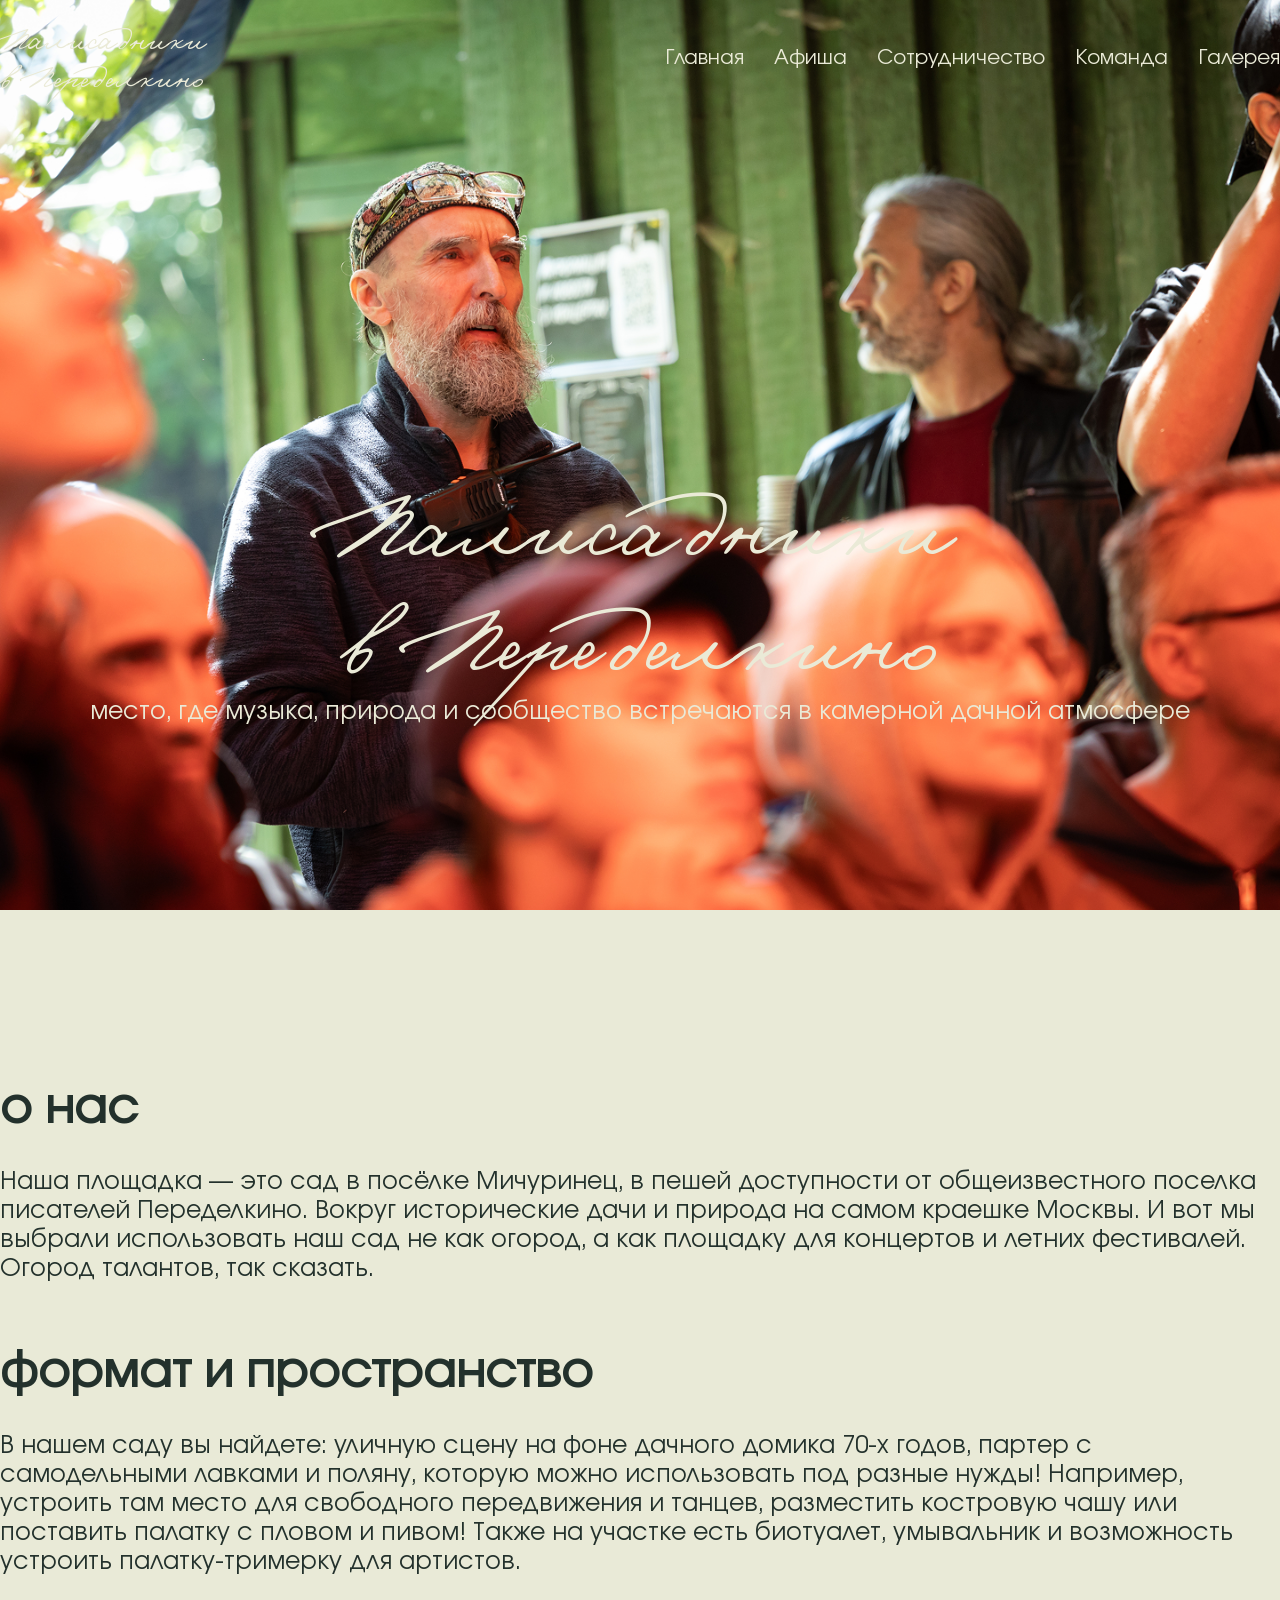
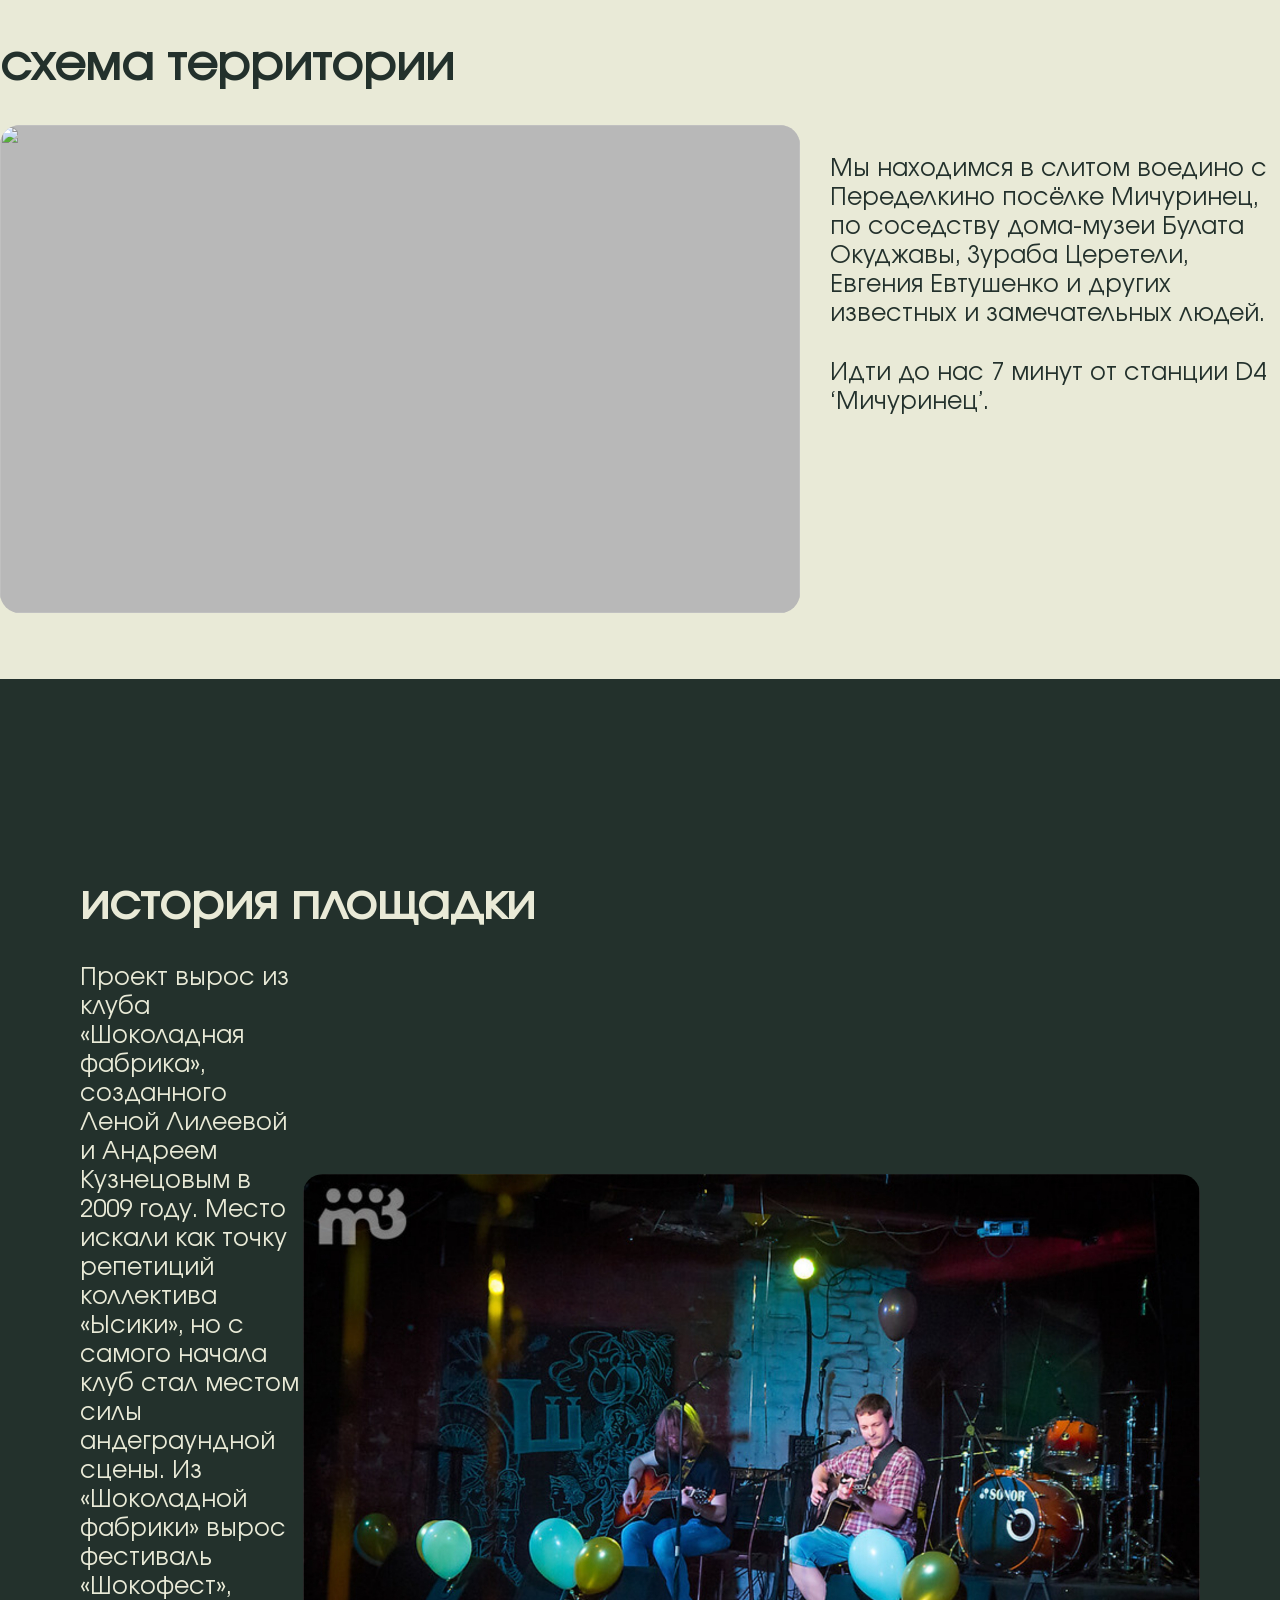
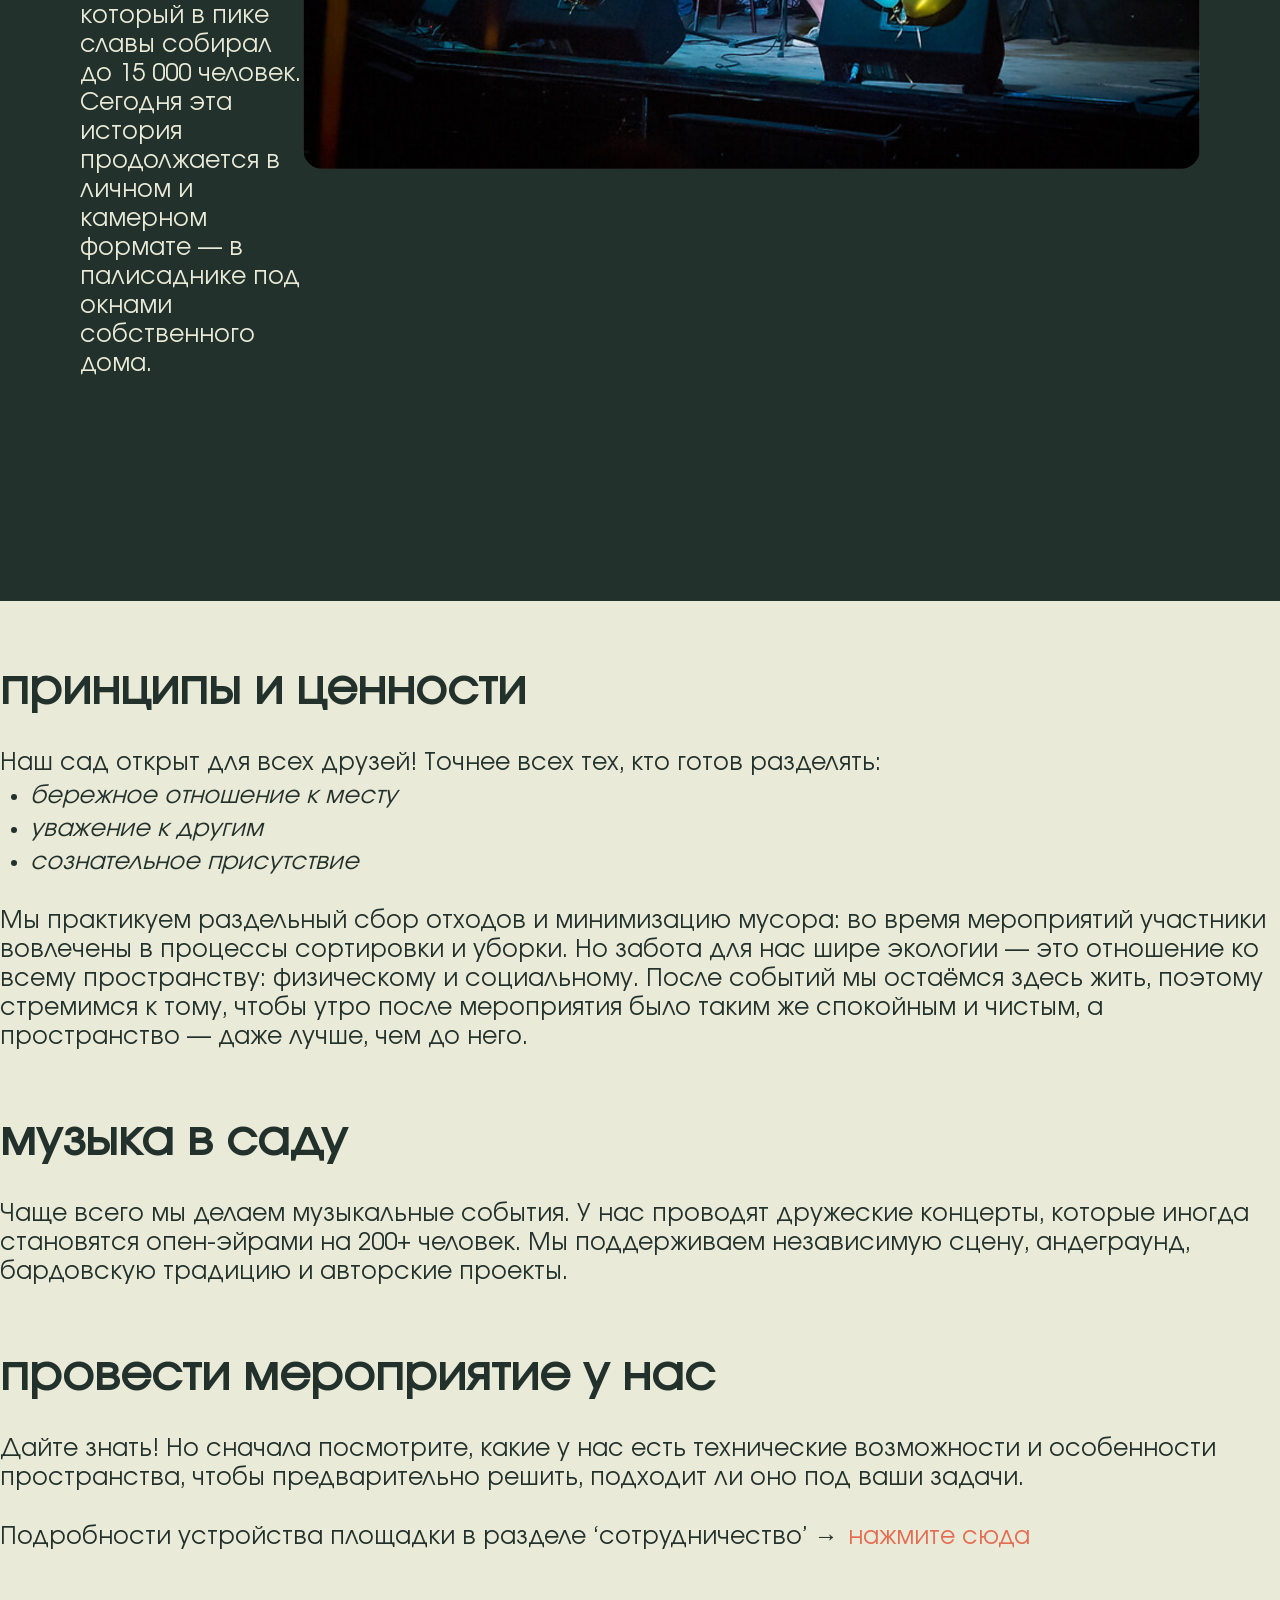
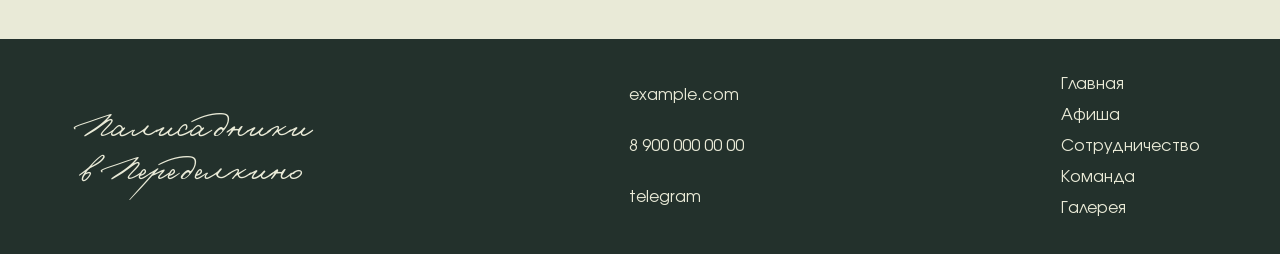
==== index.html @ 58ba5c94 "commit-1" ====
<!-- Файл: index.html -->
<!DOCTYPE html>
<html lang="ru">
<head>
    <meta charset="UTF-8">
    <meta name="viewport" content="width=device-width, initial-scale=1.0">
    <title>Палисадники в Переделкино — Главная</title>
    <link rel="stylesheet" href="style.css">
</head>
<body>
    <header class="header-main">
        <div class="header-main__menu center">
            <div class="header-main__logo">
                <span class="logo-main__text">Палисадники<br> в Переделкино</span>
            </div>
            <nav class="nav-main" aria-label="Основная навигация">
                <ul class="nav-main__list">
                    <a href="index.html" class="nav-main__link">Главная</a>
                    <a href="afisha.html" class="nav-main__link">Афиша</a>
                    <a href="#" class="nav-main__link">Сотрудничество</a>
                    <a href="#" class="nav-main__link">Команда</a>
                    <a href="gallery.html" class="nav-main__link">Галерея</a>
                </ul>
            </nav>
        </div>
        <div class="center">
            <h1 class="header-main__text">Палисадники<br> в Переделкино</h1>
            <h3 class="header-main__subtext">место, где музыка, природа и сообщество встречаются в камерной дачной атмосфере</h3>
        </div>
    </header>

    <main class="main-content">
        <section class="about-us center">
            <h2 class="about-us__title">О нас</h2>
            <p class="about-us__text">
                Наша площадка — это сад в посёлке Мичуринец, в пешей доступности от общеизвестного поселка писателей Переделкино. 
                Вокруг исторические дачи и природа на самом краешке Москвы. И вот мы выбрали использовать наш сад не как огород, 
                а как площадку для концертов и летних фестивалей. Огород талантов, так сказать.
            </p>
        </section>

        <section class="format center">
            <h2 class="format__title">Формат и пространство</h2>
            <p class="format__text">
                В нашем саду вы найдете: уличную сцену на фоне дачного домика 70-х годов, партер с самодельными лавками и поляну, 
                которую можно использовать под разные нужды! Например, устроить там место для свободного передвижения и танцев, 
                разместить костровую чашу или поставить палатку с пловом и пивом! Также на участке есть биотуалет, умывальник 
                и возможность устроить палатку-тримерку для артистов.
            </p>
        </section>

        <section class="scheme center">
            <h2 class="scheme__title">Схема территории</h2>
            <div class="scheme__containers">
                <div class="scheme__container-img">
                    <img class="scheme__img" src="#">
                </div>
                <div class="scheme__container-text">
                    <p class="scheme__text">Мы находимся в слитом воедино с Переделкино посёлке Мичуринец, по соседству дома-музеи Булата Окуджавы, Зураба Церетели, Евгения Евтушенко и других известных и замечательных людей.</p>
                    <p class="scheme__text">Идти до нас 7 минут от станции D4 ‘Мичуринец’.</p>
                </div>
            </div>
        </section>

        <section class="history">
            <h2 class="history__title">История площадки</h2>
            <div class="history__container">
                <p class="history__text">
                    Проект вырос из клуба «Шоколадная фабрика», созданного Леной Лилеевой и Андреем Кузнецовым в 2009 году. Место искали как точку репетиций коллектива «Ысики», но с самого начала клуб стал местом силы андеграундной сцены. Из «Шоколадной фабрики» вырос фестиваль «Шокофест», который в пике славы собирал до 15 000 человек. Сегодня эта история продолжается в личном и камерном формате — в палисаднике под окнами собственного дома.
                </p>
                <img class="history__img" src="./img/14584414904_c9e769dc08_c 1 (1).jpg">
            </div>
        </section>

        <section class="principles center">
            <h2 class="principles__title">Принципы и ценности</h2>
            <p class="principles__intro">Наш сад открыт для всех друзей! Точнее всех тех, кто готов разделять:</p>
            <ul class="principles__list">
                <li class="principles__item">бережное отношение к месту</li>
                <li class="principles__item">уважение к другим</li>
                <li class="principles__item">сознательное присутствие</li>
            </ul>
            <p class="principles__ecology">
                Мы практикуем раздельный сбор отходов и минимизацию мусора: во время мероприятий участники вовлечены в процессы 
                сортировки и уборки. Но забота для нас шире экологии — это отношение ко всему пространству: физическому и социальному. 
                После событий мы остаёмся здесь жить, поэтому стремимся к тому, чтобы утро после мероприятия было таким же спокойным 
                и чистым, а пространство — даже лучше, чем до него.
            </p>
        </section>
        
        <section class="music center"> 
            <h2 class="music__title">музыка в саду</h2>
            <music class="music__text">Чаще всего мы делаем музыкальные события. У нас проводят дружеские концерты, которые иногда становятся опен-эйрами на 200+ человек. Мы поддерживаем независимую сцену, андеграунд, бардовскую традицию и авторские проекты.</music>
        </section>

        <section class="hosting center">
            <h2 class="hosting__title">провести мероприятие у нас</h2>
            <p class="hosting__text">
                Дайте знать! Но сначала посмотрите, какие у нас есть технические возможности и особенности пространства, 
                чтобы предварительно решить, подходит ли оно под ваши задачи.
            </p>
            <div class="hosting__container">
                <p class="hosting__text">Подробности устройства площадки в разделе ‘сотрудничество’ → </p>           
                <a href="cooperation.html" class="hosting__link"> нажмите сюда </a>
            </div>
        </section>
    </main>

    <footer class="footer">
        <a href="index.html" class="footer__logo">Палисадники<br> в Переделкино</a>
        <div class="footer__contacts">
            <a href="http://example.com" class="contacts__website contacts">example.com</a>
            <a href="tel:+89000000000" class="contacts__phone contacts">8 900 000 00 00</a>
            <a href="https://t.me/ваш_telegram" class="contacts__telegram contacts">telegram</a>
        </div>
        <nav class="footer__nav" aria-label="Навигация в подвале">
            <ul class="footer__list">
                <a href="index.html" class="footer__link">Главная</a>
                <a href="afisha.html" class="footer__link">Афиша</a>
                <a href="cooperation.html" class="footer__link">Сотрудничество</a>
                <a href="team.html" class="footer__link">Команда</a>
                <a href="gallery.html" class="footer__link">Галерея</a>
            </ul>
        </nav>
    </footer>
</body>
</html>
---- style.css ----
@charset "UTF-8";
@font-face {
  font-family: "Gogol";
  src: url("./regular/gogol.ttf") format("truetype");
}
@font-face {
  font-family: "Involve";
  src: url("./regular/involve.woff") format("truetype");
}
* {
  margin: 0;
  padding: 0;
  box-sizing: border-box;
}

body {
  font-family: "Involve", sans-serif;
  font-optical-sizing: auto;
  font-weight: 400;
  font-style: normal;
  max-width: 100%;
}

html {
  scroll-behavior: smooth;
}

a {
  text-decoration: none;
}

.center {
  padding-left: calc(50% - 640px);
  padding-right: calc(50% - 640px);
}

.header-main {
  background-image: url(./img/back.png);
  background-repeat: no-repeat;
  background-size: 100%;
  height: 1024px;
  background-color: #E9EAD7;
}
.header-main__menu {
  width: 100%;
  display: flex;
  flex-direction: row;
  justify-content: space-between;
  align-items: center;
  padding-top: 20px;
  padding-bottom: 20px;
}
.header-main__text {
  color: rgb(234, 234, 215);
  font-family: "Gogol";
  font-style: Regular;
  font-size: 96px;
  font-weight: 400;
  line-height: 115px;
  letter-spacing: 0%;
  text-align: center;
  margin-top: 352px;
}
.header-main__subtext {
  color: rgb(234, 234, 215);
  font-family: "Involve";
  font-style: Regular;
  font-size: 24px;
  font-weight: 400;
  line-height: 29px;
  letter-spacing: 0%;
  text-align: center;
}

.logo-main__text {
  color: rgb(234, 234, 215);
  font-family: "Gogol";
  font-style: Regular;
  font-size: 32px;
  font-weight: 400;
  line-height: 38px;
  letter-spacing: 0%;
  text-align: left;
}

.nav-main__list {
  display: flex;
  flex-direction: row;
  justify-content: flex-start;
  align-items: center;
  gap: 30px;
}
.nav-main__link {
  color: rgb(234, 234, 215);
  font-family: "Involve";
  font-style: Regular;
  font-size: 20px;
  font-weight: 400;
  line-height: 24px;
  letter-spacing: 0%;
  text-align: left;
}

.header {
  background-color: #E9EAD7;
}
.header__menu {
  width: 100%;
  display: flex;
  flex-direction: row;
  justify-content: space-between;
  align-items: center;
  padding-top: 20px;
  padding-bottom: 20px;
}

.logo__text {
  color: #23312C;
  font-family: "Gogol";
  font-style: Regular;
  font-size: 32px;
  font-weight: 400;
  line-height: 38px;
  letter-spacing: 0%;
  text-align: left;
}

.nav__list {
  display: flex;
  flex-direction: row;
  justify-content: flex-start;
  align-items: center;
  gap: 30px;
}
.nav__link {
  color: #23312C;
  font-family: "Involve";
  font-style: Regular;
  font-size: 20px;
  font-weight: 400;
  line-height: 24px;
  letter-spacing: 0%;
  text-align: left;
}

.main-content {
  background-color: #E9EAD7;
}

.about-us {
  padding-top: 56px;
}
.about-us__title {
  color: rgb(35, 49, 44);
  font-family: "Involve";
  font-style: SemiBold;
  font-size: 48px;
  font-weight: 600;
  line-height: 58px;
  letter-spacing: 0%;
  text-align: left;
  text-transform: lowercase;
}
.about-us__text {
  color: rgb(35, 49, 44);
  font-family: "Involve";
  font-style: Regular;
  font-size: 24px;
  font-weight: 400;
  line-height: 29px;
  letter-spacing: 0%;
  text-align: left;
  padding-top: 30px;
}

.format {
  padding-top: 60px;
}
.format__title {
  color: rgb(35, 49, 44);
  font-family: "Involve";
  font-style: SemiBold;
  font-size: 48px;
  font-weight: 600;
  line-height: 58px;
  letter-spacing: 0%;
  text-align: left;
  text-transform: lowercase;
}
.format__text {
  color: rgb(35, 49, 44);
  font-family: "Involve";
  font-style: Regular;
  font-size: 24px;
  font-weight: 400;
  line-height: 29px;
  letter-spacing: 0%;
  text-align: left;
  padding-top: 30px;
}

.scheme {
  padding-top: 60px;
}
.scheme__title {
  color: rgb(35, 49, 44);
  font-family: "Involve";
  font-style: SemiBold;
  font-size: 48px;
  font-weight: 600;
  line-height: 58px;
  letter-spacing: 0%;
  text-align: left;
  text-transform: lowercase;
}
.scheme__text {
  padding-top: 30px;
  color: rgb(35, 49, 44);
  font-family: "Involve";
  font-style: Regular;
  font-size: 24px;
  font-weight: 400;
  line-height: 29px;
  letter-spacing: 0%;
  text-align: left;
}
.scheme__containers {
  padding-top: 30px;
  display: flex;
  gap: 30px;
  padding-bottom: 60px;
}
.scheme__img {
  width: 800px;
  height: 488px;
  border-radius: 20px;
  background: rgb(184, 184, 184);
}

.history {
  padding-left: 80px;
  padding-right: 80px;
  background-color: #23312C;
  width: 100%;
}
.history__title {
  padding-top: 197px;
  color: rgb(233, 234, 215);
  font-family: "Involve";
  font-style: SemiBold;
  font-size: 48px;
  font-weight: 600;
  line-height: 58px;
  letter-spacing: 0%;
  text-align: left;
  text-transform: lowercase;
}
.history__container {
  display: flex;
  flex-direction: row;
  align-items: center;
  padding-bottom: 222px;
  padding-top: 30px;
}
.history__text {
  color: rgb(233, 234, 215);
  font-family: "Involve";
  font-style: Regular;
  font-size: 24px;
  font-weight: 400;
  line-height: 29px;
  letter-spacing: 0%;
  text-align: left;
}
.history__img {
  width: 897px;
  height: 595px;
  border-radius: 20px;
}

.principles__title {
  padding-top: 60px;
  color: rgb(35, 49, 44);
  font-family: "Involve";
  font-style: SemiBold;
  font-size: 48px;
  font-weight: 600;
  line-height: 58px;
  letter-spacing: 0%;
  text-align: left;
  text-transform: lowercase;
}
.principles__intro {
  padding-top: 30px;
  color: rgb(35, 49, 44);
  font-family: "Involve";
  font-style: SemiBold;
  font-size: 24px;
  font-weight: 400;
  line-height: 29px;
  letter-spacing: 0%;
  text-align: left;
}
.principles__list {
  padding-left: 30px;
}
.principles__item {
  padding-top: 4px;
  color: rgb(35, 49, 44);
  font-family: "Involve";
  font-style: Oblique;
  font-size: 24px;
  font-weight: 400;
  line-height: 29px;
  letter-spacing: 0%;
  text-align: left;
}
.principles__ecology {
  padding-top: 30px;
  color: rgb(35, 49, 44);
  font-family: "Involve";
  font-style: SemiBold;
  font-size: 24px;
  font-weight: 400;
  line-height: 29px;
  letter-spacing: 0%;
  text-align: left;
}

.music__title {
  padding-top: 60px;
  padding-bottom: 30px;
  color: rgb(35, 49, 44);
  font-family: "Involve";
  font-style: SemiBold;
  font-size: 48px;
  font-weight: 600;
  line-height: 58px;
  letter-spacing: 0%;
  text-align: left;
  text-transform: lowercase;
}
.music__text {
  color: rgb(35, 49, 44);
  font-family: "Involve";
  font-style: Regular;
  font-size: 24px;
  font-weight: 400;
  line-height: 29px;
  letter-spacing: 0%;
  text-align: left;
}

.hosting {
  padding-bottom: 87px;
}
.hosting__title {
  padding-top: 60px;
  padding-bottom: 30px;
  color: rgb(35, 49, 44);
  font-family: "Involve";
  font-style: SemiBold;
  font-size: 48px;
  font-weight: 600;
  line-height: 58px;
  letter-spacing: 0%;
  text-align: left;
  text-transform: lowercase;
}
.hosting__container {
  padding-top: 30px;
  display: flex;
  flex-direction: row;
  align-items: start;
  gap: 10px;
}
.hosting__text {
  color: rgb(35, 49, 44);
  font-family: "Involve";
  font-style: Regular;
  font-size: 24px;
  font-weight: 400;
  line-height: 29px;
  letter-spacing: 0%;
  text-align: left;
}
.hosting__link {
  font-family: "Involve";
  font-style: Regular;
  font-size: 24px;
  font-weight: 400;
  line-height: 29px;
  letter-spacing: 0%;
  text-align: left;
  color: rgb(228, 108, 83);
}

.afisha-intro__heading {
  color: rgb(35, 49, 44);
  font-family: "Gogol";
  font-style: Regular;
  font-size: 96px;
  font-weight: 400;
  line-height: 115px;
  letter-spacing: 0%;
  text-align: center;
  padding-top: 76px;
  padding-bottom: 10px;
}
.afisha-intro__description {
  color: rgb(35, 49, 44);
  font-family: "Involve";
  font-style: Regular;
  font-size: 24px;
  font-weight: 400;
  line-height: 29px;
  letter-spacing: 0%;
  text-align: center;
  padding-bottom: 30px;
}

.modern-divider {
  width: 100%;
  height: 0;
  border: 2px solid rgb(228, 108, 83);
  margin-top: 29px;
}

.events__list {
  padding-top: 30px;
}
.events__header {
  color: rgb(35, 49, 44);
  font-family: "Gogol";
  font-style: Regular;
  font-size: 64px;
  font-weight: 400;
  line-height: 77px;
  letter-spacing: 0%;
  text-align: center;
  padding-top: 31px;
}
.events__title {
  color: rgb(35, 49, 44);
  font-family: "Involve";
  font-style: SemiBold;
  font-size: 24px;
  font-weight: 600;
  line-height: 29px;
  letter-spacing: 0%;
  text-align: left;
  margin-top: 30px;
}
.events__description {
  color: rgb(35, 49, 44);
  font-family: "Involve";
  font-style: Regular;
  font-size: 24px;
  font-weight: 400;
  line-height: 29px;
  letter-spacing: 0%;
  text-align: left;
  padding-top: 10px;
}

.afisha-note {
  padding-top: 30px;
  padding-bottom: 50px;
}
.afisha-note__title {
  color: rgb(35, 49, 44);
  font-family: "Involve";
  font-style: SemiBold;
  font-size: 48px;
  font-weight: 600;
  line-height: 58px;
  letter-spacing: 0%;
  text-align: left;
  padding-top: 30px;
}
.afisha-note__text {
  color: rgb(35, 49, 44);
  font-family: "Involve";
  font-style: Regular;
  font-size: 24px;
  font-weight: 400;
  line-height: 29px;
  letter-spacing: 0%;
  text-align: left;
  padding-top: 30px;
}

.archive__heading {
  padding-top: 56px;
  color: rgb(0, 0, 0);
  font-family: "Gogol";
  font-style: Regular;
  font-size: 96px;
  font-weight: 400;
  line-height: 115px;
  letter-spacing: 0%;
  text-align: center;
}
.archive__subtitle {
  padding-top: 30px;
  color: rgb(0, 0, 0);
  font-family: "Involve";
  font-style: Regular;
  font-size: 24px;
  font-weight: 400;
  line-height: 29px;
  letter-spacing: 0%;
  text-align: center;
}
.archive__description {
  padding-top: 60px;
  color: rgb(0, 0, 0);
  font-family: "Involve";
  font-style: Regular;
  font-size: 24px;
  font-weight: 400;
  line-height: 29px;
  letter-spacing: 0%;
  text-align: left;
}
.archive__list {
  padding-top: 30px;
  padding-bottom: 56px;
  display: flex;
  flex-wrap: wrap;
  flex-direction: row;
  justify-content: center;
  align-items: flex-start;
  gap: 100px;
}
.archive__item {
  max-width: 360px;
}
.archive__img {
  border-radius: 20px;
  background: rgb(184, 184, 184);
  width: 360px;
  height: 360px;
}
.archive__title {
  padding-top: 10px;
  color: rgb(0, 0, 0);
  font-family: "Involve";
  font-style: SemiBold;
  font-size: 24px;
  font-weight: 600;
  line-height: 29px;
  letter-spacing: 0%;
  text-align: left;
}
.archive__event-description {
  padding-top: 10px;
  color: rgb(0, 0, 0);
  font-family: "Involve";
  font-style: Regular;
  font-size: 20px;
  font-weight: 400;
  line-height: 24px;
  letter-spacing: 0%;
  text-align: left;
}

.cooperation__heading {
  padding-top: 56px;
  color: rgb(35, 49, 44);
  font-family: "Gogol";
  font-style: Regular;
  font-size: 96px;
  font-weight: 400;
  line-height: 115px;
  letter-spacing: 0%;
  text-align: center;
}
.cooperation__intro {
  padding-top: 30px;
  color: rgb(35, 49, 44);
  font-family: "Involve";
  font-style: Regular;
  font-size: 24px;
  font-weight: 400;
  line-height: 29px;
  letter-spacing: 0%;
  text-align: center;
}
.cooperation__about {
  padding-top: 60px;
}
.cooperation__rider {
  padding-top: 30px;
  display: flex;
  flex-direction: row;
  justify-content: space-between;
  align-items: flex-start;
}
.cooperation__technical {
  padding-top: 60px;
}
.cooperation__rules {
  padding-top: 60px;
}
.cooperation__apply {
  padding-top: 60px;
}

.about__title {
  color: rgb(35, 49, 44);
  font-family: "Involve";
  font-style: SemiBold;
  font-size: 48px;
  font-weight: 600;
  line-height: 58px;
  letter-spacing: 0%;
  text-align: left;
  text-transform: lowercase;
}
.about__text {
  color: rgb(35, 49, 44);
  font-family: "Involve";
  font-style: Regular;
  font-size: 24px;
  font-weight: 400;
  line-height: 29px;
  letter-spacing: 0%;
  text-align: left;
  padding-top: 30px;
}

.rent__title {
  padding-top: 60px;
  color: rgb(35, 49, 44);
  font-family: "Involve";
  font-style: SemiBold;
  font-size: 48px;
  font-weight: 600;
  line-height: 58px;
  letter-spacing: 0%;
  text-align: left;
  text-transform: lowercase;
}
.rent__text {
  padding-top: 30px;
  padding-bottom: 30px;
  color: rgb(35, 49, 44);
  font-family: "Involve";
  font-style: SemiBold;
  font-size: 24px;
  font-weight: 400;
  line-height: 29px;
  letter-spacing: 0%;
  text-align: left;
}
.rent__list {
  padding-left: 30px;
}
.rent__item {
  color: rgb(35, 49, 44);
  font-family: "Involve";
  font-style: Oblique;
  font-size: 24px;
  font-weight: 400;
  line-height: 29px;
  letter-spacing: 0%;
  text-align: left;
  padding-top: 4px;
}

.rider__title {
  color: rgb(35, 49, 44);
  font-family: "Involve";
  font-style: SemiBold;
  font-size: 48px;
  font-weight: 600;
  line-height: 58px;
  letter-spacing: 0%;
  text-align: left;
  text-transform: lowercase;
  padding-bottom: 30px;
}
.rider__item {
  color: rgb(35, 49, 44);
  font-family: "Involve";
  font-style: Regular;
  font-size: 24px;
  font-weight: 400;
  line-height: 29px;
  letter-spacing: 0%;
  text-align: left;
  padding-top: 4px;
}
.rider__list {
  padding-left: 30px;
}
.rider__img {
  width: 620px;
  height: 826px;
  color: #23312C;
}

.technical__title {
  color: rgb(35, 49, 44);
  font-family: "Involve";
  font-style: SemiBold;
  font-size: 48px;
  font-weight: 600;
  line-height: 58px;
  letter-spacing: 0%;
  text-align: left;
  text-transform: lowercase;
  padding-bottom: 30px;
}
.technical__item {
  padding-top: 4px;
  color: rgb(35, 49, 44);
  font-family: "Involve";
  font-style: SemiBold;
  font-size: 24px;
  font-weight: 400;
  line-height: 29px;
  letter-spacing: 0%;
  text-align: left;
}
.technical__list {
  padding-left: 30px;
}

.rules__title {
  color: rgb(35, 49, 44);
  font-family: "Involve";
  font-style: SemiBold;
  font-size: 48px;
  font-weight: 600;
  line-height: 58px;
  letter-spacing: 0%;
  text-align: left;
  text-transform: lowercase;
}
.rules__organisation {
  padding-top: 10px;
}
.rules__phylosophy {
  padding-top: 30px;
}

.organisation__title {
  color: rgb(0, 0, 0);
  font-family: "Involve";
  font-style: Medium;
  font-size: 24px;
  font-weight: 600;
  line-height: 29px;
  letter-spacing: 0%;
  text-align: left;
  text-transform: lowercase;
  padding-bottom: 30px;
}
.organisation__item {
  color: rgb(35, 49, 44);
  font-family: "Involve";
  font-style: Regular;
  font-size: 24px;
  font-weight: 400;
  line-height: 29px;
  letter-spacing: 0%;
  text-align: left;
  padding-top: 4px;
}

.philosophy__title {
  color: rgb(0, 0, 0);
  font-family: "Involve";
  font-style: Medium;
  font-size: 24px;
  font-weight: 600;
  line-height: 29px;
  letter-spacing: 0%;
  text-align: left;
  text-transform: lowercase;
  padding-bottom: 30px;
  padding-top: 30px;
}
.philosophy__item {
  color: rgb(35, 49, 44);
  font-family: "Involve";
  font-style: Regular;
  font-size: 24px;
  font-weight: 400;
  line-height: 29px;
  letter-spacing: 0%;
  text-align: left;
  padding-top: 4px;
}
.philosophy__list {
  padding-left: 30px;
}

.apply__title {
  color: rgb(35, 49, 44);
  font-family: "Involve";
  font-style: SemiBold;
  font-size: 48px;
  font-weight: 600;
  line-height: 58px;
  letter-spacing: 0%;
  text-align: left;
  text-transform: lowercase;
}
.apply__text {
  color: rgb(35, 49, 44);
  font-family: "Involve";
  font-style: Regular;
  font-size: 24px;
  font-weight: 400;
  line-height: 29px;
  letter-spacing: 0%;
  text-align: left;
  padding-top: 30px;
  padding-bottom: 10px;
}
.apply__contact {
  color: rgb(35, 49, 44);
  font-family: "Involve";
  font-style: SemiBold;
  font-size: 24px;
  font-weight: 600;
  line-height: 29px;
  letter-spacing: 0%;
  text-align: left;
  padding-bottom: 56px;
}

.team {
  padding-bottom: 26px;
}
.team__heading {
  padding-top: 56px;
  color: rgb(35, 49, 44);
  font-family: "Gogol";
  font-style: Regular;
  font-size: 96px;
  font-weight: 400;
  line-height: 115px;
  letter-spacing: 0%;
  text-align: center;
}
.team__subtitle {
  padding-top: 30px;
  padding-bottom: 60px;
  color: rgb(35, 49, 44);
  font-family: "Involve";
  font-style: Regular;
  font-size: 24px;
  font-weight: 400;
  line-height: 29px;
  letter-spacing: 0%;
  text-align: center;
}
.team__members {
  display: flex;
  flex-direction: column;
  gap: 30px;
}
.team__title {
  padding-top: 60px;
  padding-bottom: 30px;
  color: rgb(35, 49, 44);
  font-family: "Involve";
  font-style: SemiBold;
  font-size: 48px;
  font-weight: 600;
  line-height: 58px;
  letter-spacing: 0%;
  text-align: left;
  text-transform: lowercase;
}

.member-left {
  display: flex;
  flex-direction: row;
  align-items: center;
  gap: 20px;
}
.member-right {
  display: flex;
  flex-direction: row-reverse;
  align-items: center;
  gap: 20px;
  justify-content: space-between;
}
.member__img {
  width: 260px;
  height: 260px;
  border-radius: 20px;
  background: rgb(184, 184, 184);
}
.member__text {
  align-items: left;
}
.member__name {
  color: rgb(35, 49, 44);
  font-family: "Involve";
  font-style: SemiBold;
  font-size: 24px;
  font-weight: 600;
  line-height: 29px;
  letter-spacing: 0%;
  text-align: left;
  padding-bottom: 10px;
}
.member__description {
  color: rgb(35, 49, 44);
  font-family: "Involve";
  font-style: Regular;
  font-size: 24px;
  font-weight: 400;
  line-height: 29px;
  letter-spacing: 0%;
  text-align: left;
}

.resident__name {
  padding-bottom: 10px;
  color: rgb(35, 49, 44);
  font-family: "Involve";
  font-style: Medium;
  font-size: 32px;
  font-weight: 500;
  line-height: 38px;
  letter-spacing: 0%;
  text-align: left;
}
.resident__description {
  color: rgb(35, 49, 44);
  font-family: "Involve";
  font-style: Regular;
  font-size: 24px;
  font-weight: 400;
  line-height: 29px;
  letter-spacing: 0%;
  text-align: left;
  padding-bottom: 30px;
}

.footer-main {
  width: 100%;
  height: 215px;
  display: flex;
  flex-direction: row;
  justify-content: space-between;
  align-items: center;
  gap: 255px;
  padding: 20px 80px 20px 80px;
  background-color: #E9EAD7;
  color: #23312C;
}
.footer-main__logo {
  color: rgb(35, 49, 44);
  font-family: "Gogol";
  font-style: Regular;
  font-size: 36px;
  font-weight: 400;
  line-height: 43px;
  letter-spacing: 0%;
  text-align: left;
  color: #23312C;
}
.footer-main__contacts {
  display: flex;
  flex-direction: column;
  justify-content: flex-start;
  align-items: flex-start;
  gap: 30px;
}
.footer-main__list {
  display: flex;
  flex-direction: column;
  justify-content: flex-start;
  align-items: flex-start;
  gap: 10px;
}
.footer-main__link {
  color: #23312C;
}

.contacts-main {
  color: #23312C;
}

.footer {
  width: 100%;
  height: 215px;
  /* Автолейаут */
  display: flex;
  flex-direction: row;
  justify-content: space-between;
  align-items: center;
  gap: 255px;
  padding: 20px 80px 20px 80px;
  background-color: #23312C;
  color: #E9EAD7;
}
.footer__logo {
  color: rgb(35, 49, 44);
  font-family: "Gogol";
  font-style: Regular;
  font-size: 36px;
  font-weight: 400;
  line-height: 43px;
  letter-spacing: 0%;
  text-align: left;
  color: #E9EAD7;
}
.footer__contacts {
  display: flex;
  flex-direction: column;
  justify-content: flex-start;
  align-items: flex-start;
  gap: 30px;
  color: #E9EAD7;
}
.footer__list {
  display: flex;
  flex-direction: column;
  justify-content: flex-start;
  align-items: flex-start;
  gap: 10px;
}
.footer__link {
  color: #E9EAD7;
}

.contacts {
  color: #E9EAD7;
}/*# sourceMappingURL=style.css.map */
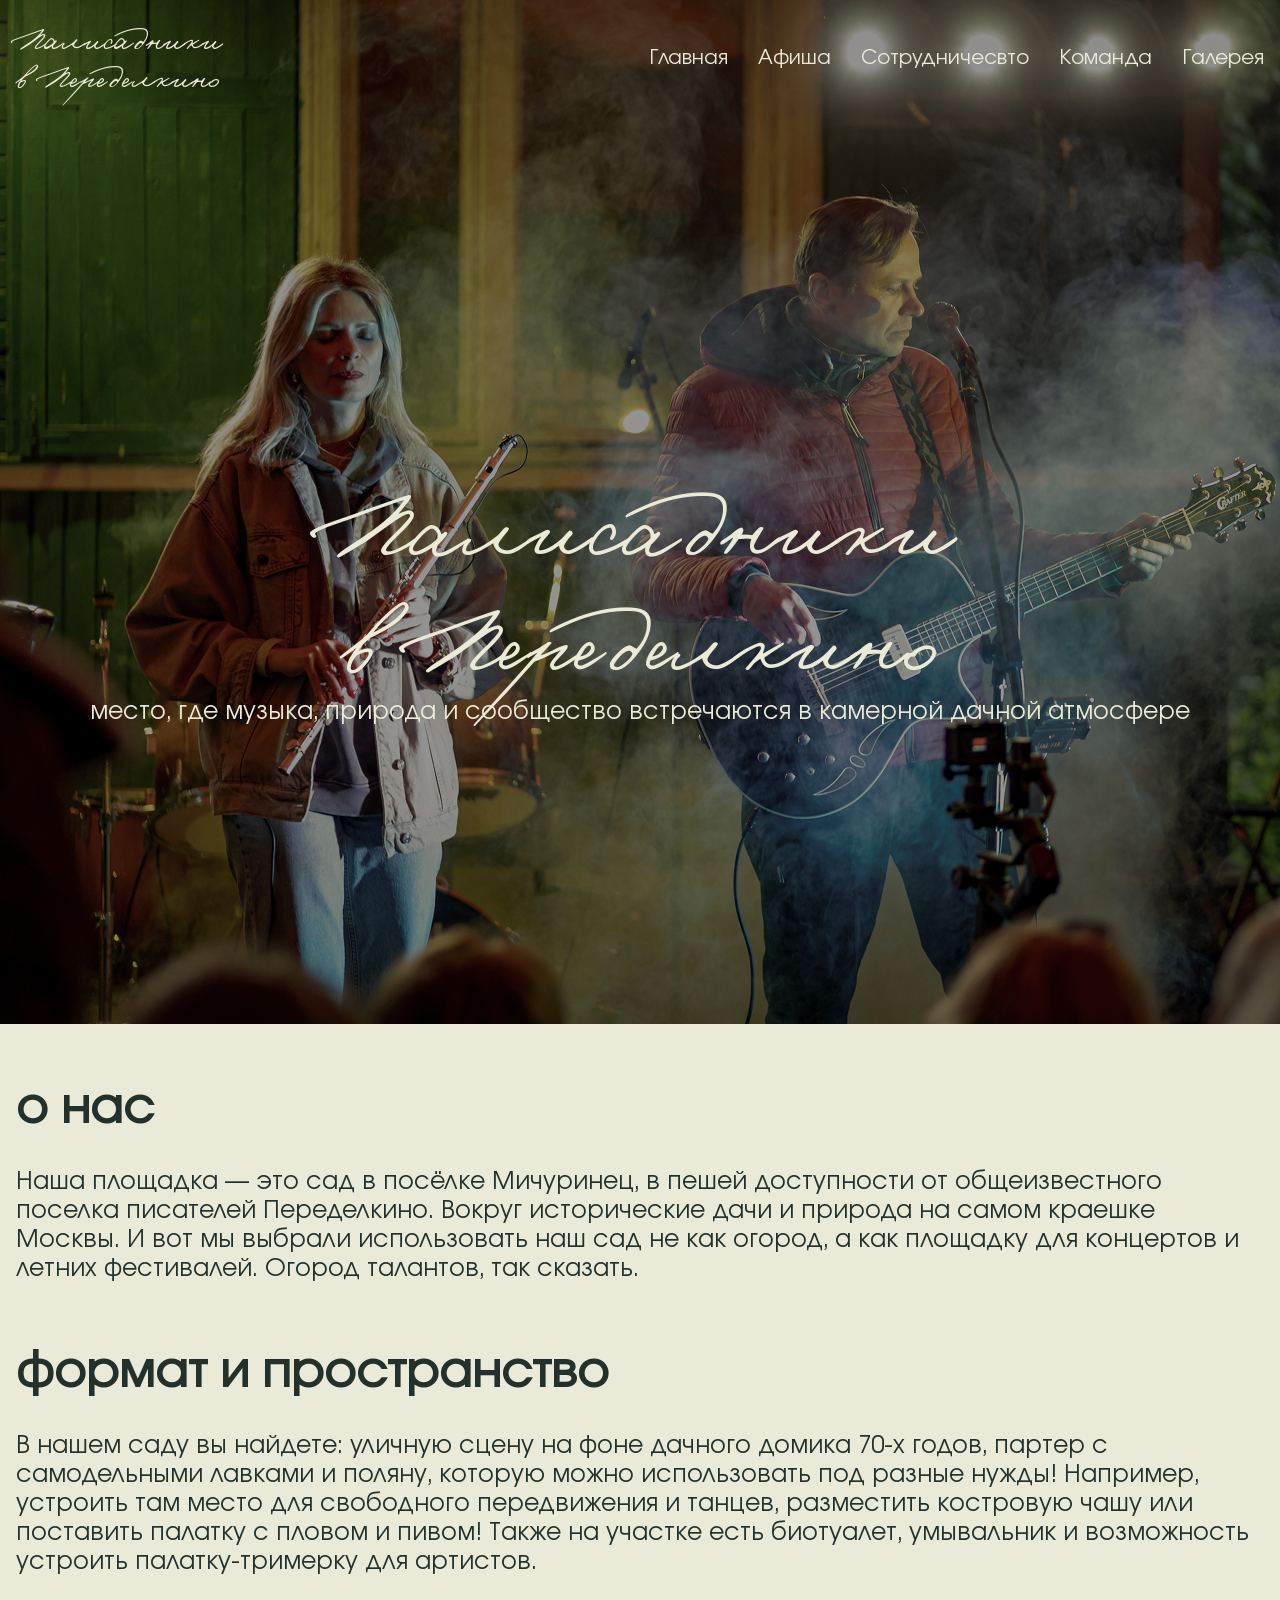
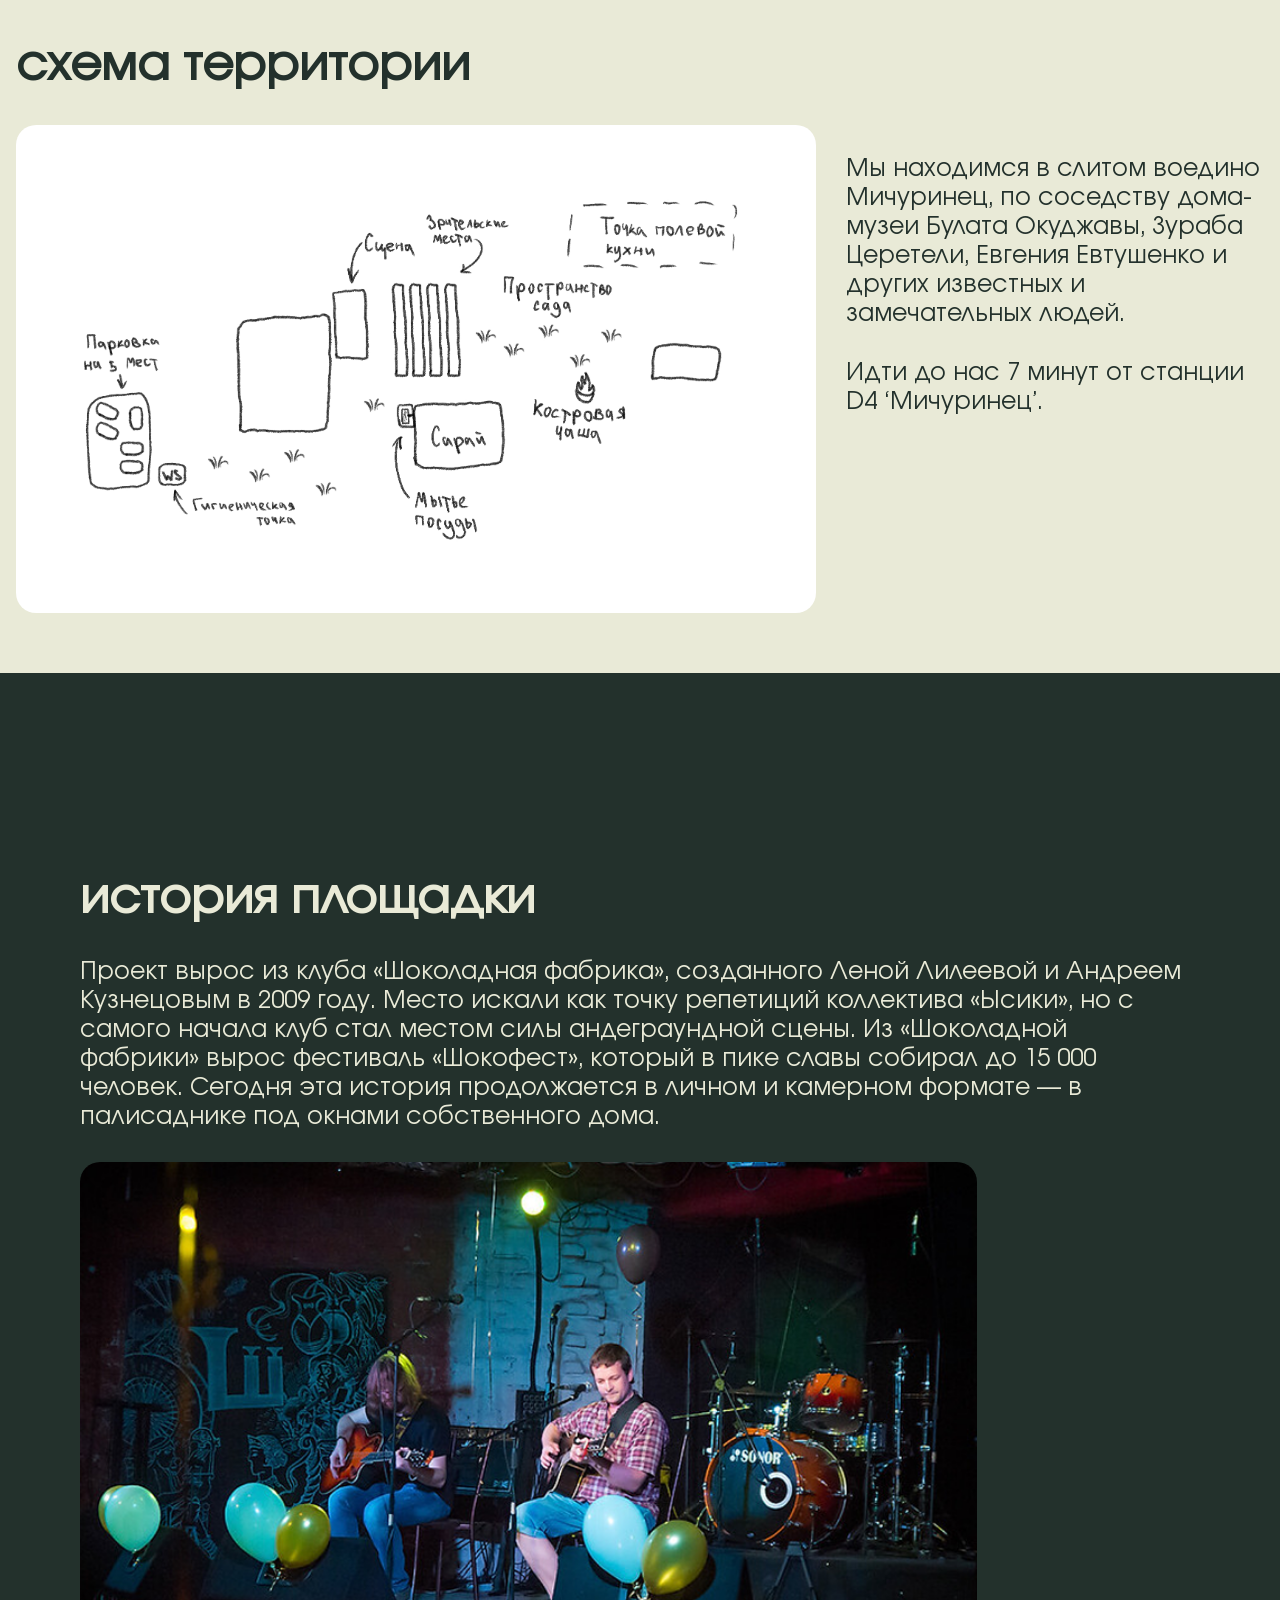
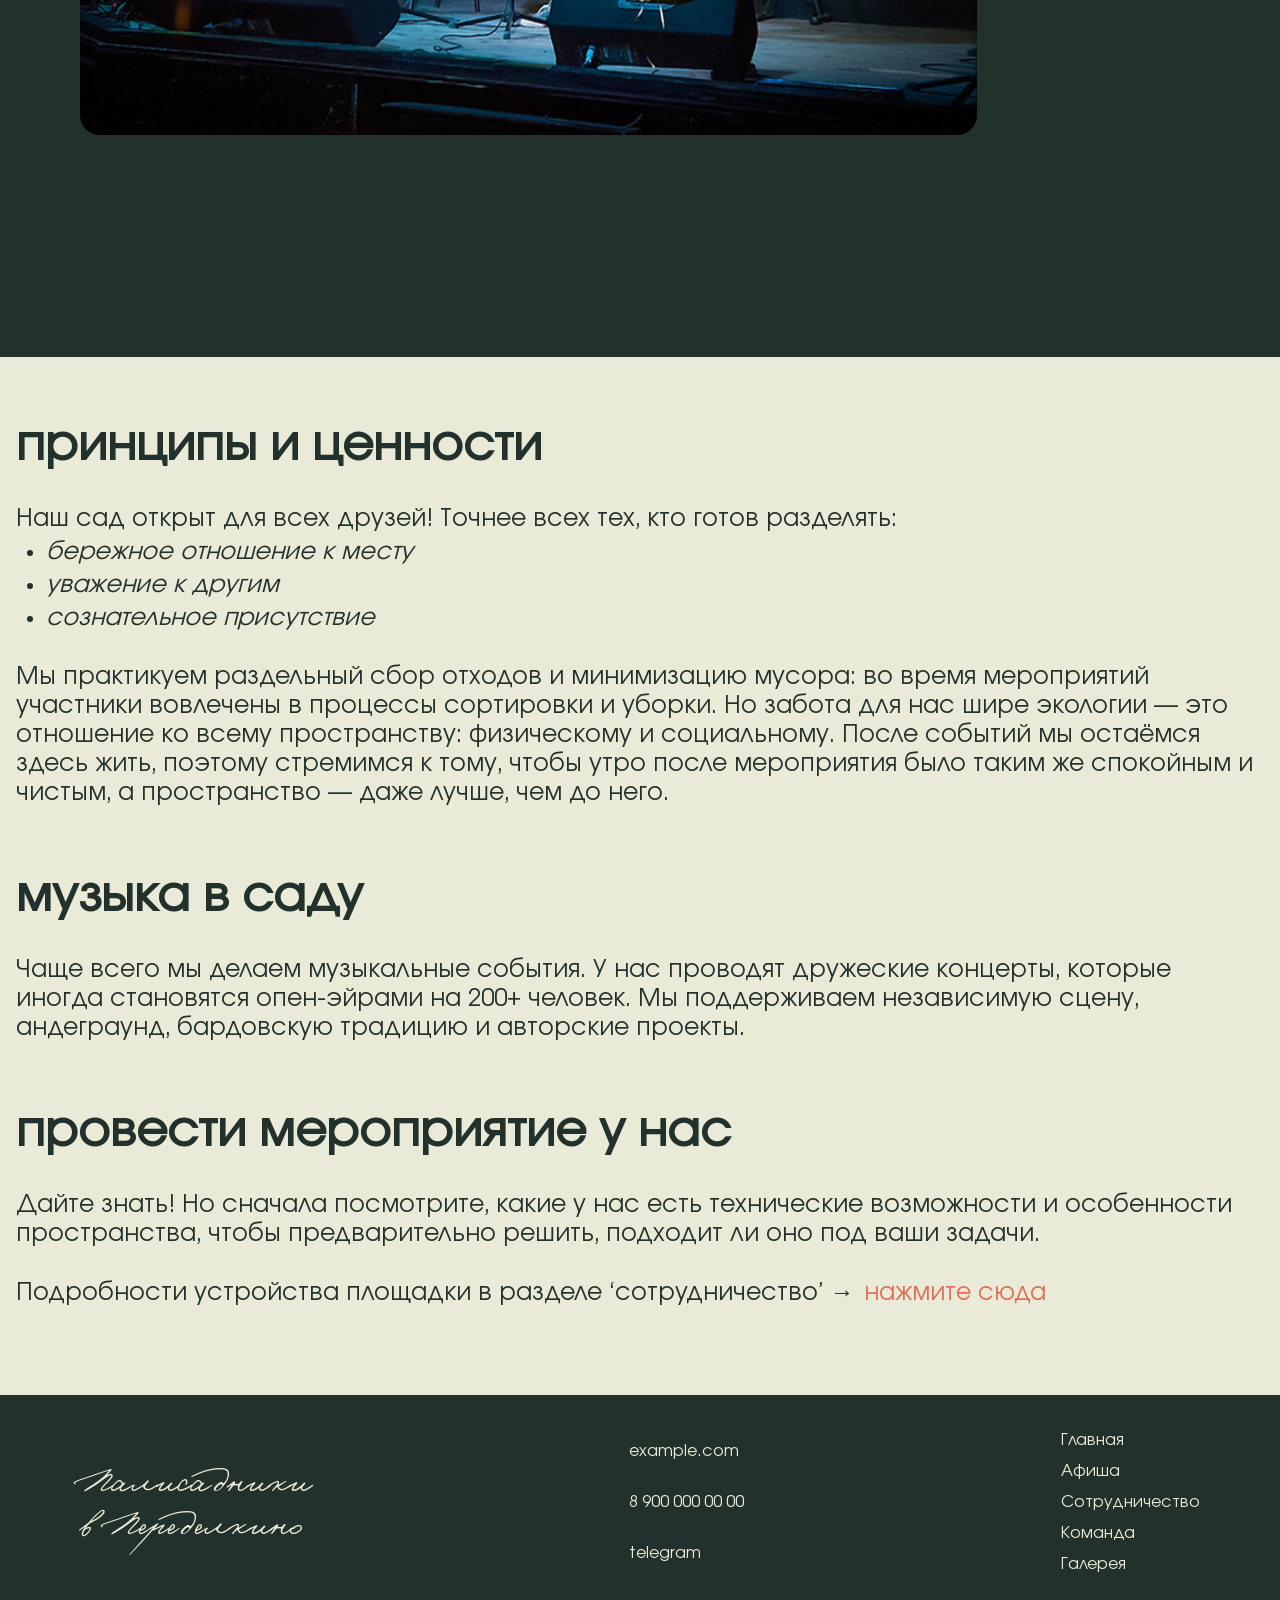
==== commit adc92053: "commit-2" ====
--- a/index.html
+++ b/index.html
@@ -17,8 +17,8 @@
                 <ul class="nav-main__list">
                     <a href="index.html" class="nav-main__link">Главная</a>
                     <a href="afisha.html" class="nav-main__link">Афиша</a>
-                    <a href="#" class="nav-main__link">Сотрудничество</a>
-                    <a href="#" class="nav-main__link">Команда</a>
+                    <a href="cooperation.html" class="nav-main__link">Сотрудничесвто</a>
+                    <a href="team.html" class="nav-main__link">Команда</a>
                     <a href="gallery.html" class="nav-main__link">Галерея</a>
                 </ul>
             </nav>
@@ -53,11 +53,11 @@
             <h2 class="scheme__title">Схема территории</h2>
             <div class="scheme__containers">
                 <div class="scheme__container-img">
-                    <img class="scheme__img" src="#">
+                    <img class="scheme__img" src="./img/scheme.JPG">
                 </div>
                 <div class="scheme__container-text">
-                    <p class="scheme__text">Мы находимся в слитом воедино с Переделкино посёлке Мичуринец, по соседству дома-музеи Булата Окуджавы, Зураба Церетели, Евгения Евтушенко и других известных и замечательных людей.</p>
-                    <p class="scheme__text">Идти до нас 7 минут от станции D4 ‘Мичуринец’.</p>
+                    <p class="scheme__text">Мы находимся в слитом воедино<br> Мичуринец, по соседству дома-<br>музеи Булата Окуджавы, Зураба<br> Церетели, Евгения Евтушенко и<br> других известных и<br> замечательных людей.</p>
+                    <p class="scheme__text">Идти до нас 7 минут от станции<br> D4 ‘Мичуринец’.</p>
                 </div>
             </div>
         </section>
@@ -68,7 +68,7 @@
                 <p class="history__text">
                     Проект вырос из клуба «Шоколадная фабрика», созданного Леной Лилеевой и Андреем Кузнецовым в 2009 году. Место искали как точку репетиций коллектива «Ысики», но с самого начала клуб стал местом силы андеграундной сцены. Из «Шоколадной фабрики» вырос фестиваль «Шокофест», который в пике славы собирал до 15 000 человек. Сегодня эта история продолжается в личном и камерном формате — в палисаднике под окнами собственного дома.
                 </p>
-                <img class="history__img" src="./img/14584414904_c9e769dc08_c 1 (1).jpg">
+                <img class="history__img" src="img/history.png">
             </div>
         </section>
 
--- a/style.css
+++ b/style.css
@@ -19,10 +19,12 @@
   font-weight: 400;
   font-style: normal;
   max-width: 100%;
+  overflow-x: hidden;
 }
 
 html {
   scroll-behavior: smooth;
+  overflow-x: hidden;
 }
 
 a {
@@ -30,15 +32,21 @@
 }
 
 .center {
-  padding-left: calc(50% - 640px);
-  padding-right: calc(50% - 640px);
+  padding-left: max(16px, 50% - 640px);
+  padding-right: max(16px, 50% - 640px);
+}
+
+img {
+  max-width: 100%;
+  height: auto;
+  display: block;
 }
 
 .header-main {
-  background-image: url(./img/back.png);
+  background-image: url(./img/preview.jpg);
   background-repeat: no-repeat;
-  background-size: 100%;
-  height: 1024px;
+  background-size: cover;
+  min-height: 1024px;
   background-color: #E9EAD7;
 }
 .header-main__menu {
@@ -89,6 +97,7 @@
   justify-content: flex-start;
   align-items: center;
   gap: 30px;
+  flex-wrap: wrap;
 }
 .nav-main__link {
   color: rgb(234, 234, 215);
@@ -131,6 +140,7 @@
   justify-content: flex-start;
   align-items: center;
   gap: 30px;
+  flex-wrap: wrap;
 }
 .nav__link {
   color: #23312C;
@@ -228,6 +238,7 @@
   padding-top: 30px;
   display: flex;
   gap: 30px;
+  flex-wrap: wrap;
   padding-bottom: 60px;
 }
 .scheme__img {
@@ -259,10 +270,14 @@
   display: flex;
   flex-direction: row;
   align-items: center;
+  justify-content: space-between;
+  gap: 30px;
+  flex-wrap: wrap;
   padding-bottom: 222px;
   padding-top: 30px;
 }
 .history__text {
+  flex: 1 1 420px;
   color: rgb(233, 234, 215);
   font-family: "Involve";
   font-style: Regular;
@@ -273,8 +288,12 @@
   text-align: left;
 }
 .history__img {
-  width: 897px;
-  height: 595px;
+  flex: 1 1 520px;
+  width: 100%;
+  max-width: 897px;
+  height: auto;
+  -o-object-fit: contain;
+     object-fit: contain;
   border-radius: 20px;
 }
 
@@ -373,6 +392,7 @@
   flex-direction: row;
   align-items: start;
   gap: 10px;
+  flex-wrap: wrap;
 }
 .hosting__text {
   color: rgb(35, 49, 44);
@@ -596,6 +616,8 @@
   flex-direction: row;
   justify-content: space-between;
   align-items: flex-start;
+  gap: 30px;
+  flex-wrap: wrap;
 }
 .cooperation__technical {
   padding-top: 60px;
@@ -606,6 +628,12 @@
 .cooperation__apply {
   padding-top: 60px;
 }
+.cooperation___img {
+  padding-top: 30px;
+  width: 100%;
+  align-self: center;
+  transition: opacity 1s ease-in-out; /* Длительность перехода */
+}
 
 .about__title {
   color: rgb(35, 49, 44);
@@ -628,6 +656,7 @@
   letter-spacing: 0%;
   text-align: left;
   padding-top: 30px;
+  padding-bottom: 30px;
 }
 
 .rent__title {
@@ -952,7 +981,8 @@
   flex-direction: row;
   justify-content: space-between;
   align-items: center;
-  gap: 255px;
+  gap: clamp(20px, 4vw, 80px);
+  flex-wrap: wrap;
   padding: 20px 80px 20px 80px;
   background-color: #E9EAD7;
   color: #23312C;
@@ -998,7 +1028,8 @@
   flex-direction: row;
   justify-content: space-between;
   align-items: center;
-  gap: 255px;
+  gap: clamp(20px, 4vw, 80px);
+  flex-wrap: wrap;
   padding: 20px 80px 20px 80px;
   background-color: #23312C;
   color: #E9EAD7;
@@ -1035,4 +1066,340 @@
 
 .contacts {
   color: #E9EAD7;
+}
+
+@media (max-width: 767px) {
+  .center {
+    padding-left: 16px;
+    padding-right: 16px;
+  }
+  .logo-main__text,
+  .logo__text {
+    font-size: 24px;
+    line-height: 30px;
+  }
+  .header-main {
+    min-height: 560px;
+    background-size: cover;
+    background-position: center;
+  }
+  .header-main__menu {
+    padding-top: 16px;
+    padding-bottom: 16px;
+    align-items: center;
+    flex-direction: row;
+    justify-content: space-between;
+    gap: 10px;
+  }
+  .header-main__text {
+    margin-top: 82px;
+    font-size: clamp(54px, 12vw, 66px);
+    line-height: 1.02;
+    text-align: center;
+  }
+  .header-main__subtext {
+    margin-top: 12px;
+    margin-left: auto;
+    margin-right: auto;
+    max-width: 338px;
+    font-size: 18px;
+    line-height: 1.28;
+    text-align: center;
+  }
+  .header__menu {
+    padding-top: 16px;
+    padding-bottom: 16px;
+    align-items: center;
+    flex-direction: row;
+    justify-content: space-between;
+    gap: 10px;
+  }
+  .nav-main__list,
+  .nav__list {
+    flex-direction: row;
+    align-items: center;
+    justify-content: flex-end;
+    gap: 8px;
+    flex-wrap: nowrap;
+  }
+  .header-main__logo,
+  .header__logo {
+    flex-shrink: 0;
+  }
+  .nav-main,
+  .nav {
+    flex: 1;
+    min-width: 0;
+  }
+  .nav-main__link,
+  .nav__link {
+    font-size: 10px;
+    line-height: 14px;
+    white-space: nowrap;
+  }
+  .logo-main__text,
+  .logo__text {
+    font-size: 16px;
+    line-height: 19px;
+  }
+  .about-us {
+    padding-top: 44px;
+  }
+  .about-us__title {
+    font-size: 64px;
+    line-height: 1;
+  }
+  .about-us__title,
+  .format__title,
+  .scheme__title,
+  .history__title,
+  .principles__title,
+  .music__title,
+  .hosting__title,
+  .afisha-note__title,
+  .about__title,
+  .rent__title,
+  .rider__title,
+  .technical__title,
+  .rules__title,
+  .apply__title,
+  .team__title {
+    font-size: 32px;
+    line-height: 40px;
+  }
+  .about-us__title {
+    font-size: 64px;
+    line-height: 1;
+  }
+  .afisha-intro__heading,
+  .archive__heading,
+  .cooperation__heading,
+  .team__heading {
+    font-size: clamp(36px, 11vw, 56px);
+    line-height: 1.15;
+  }
+  .events__header {
+    font-size: clamp(30px, 9vw, 44px);
+    line-height: 1.15;
+  }
+  .about-us__text,
+  .format__text,
+  .scheme__text,
+  .history__text,
+  .principles__intro,
+  .principles__item,
+  .principles__ecology,
+  .music__text,
+  .hosting__text,
+  .hosting__link,
+  .afisha-intro__description,
+  .events__title,
+  .events__description,
+  .afisha-note__text,
+  .archive__subtitle,
+  .archive__description,
+  .archive__title,
+  .archive__event-description,
+  .cooperation__intro,
+  .about__text,
+  .rent__text,
+  .rent__item,
+  .rider__item,
+  .technical__item,
+  .organisation__title,
+  .organisation__item,
+  .philosophy__title,
+  .philosophy__item,
+  .apply__text,
+  .apply__contact,
+  .team__subtitle,
+  .member__name,
+  .member__description,
+  .resident__name,
+  .resident__description {
+    font-size: 18px;
+    line-height: 24px;
+  }
+  .archive__list {
+    gap: 24px;
+  }
+  .archive__item {
+    max-width: 100%;
+  }
+  .footer,
+  .footer-main {
+    flex-direction: column;
+    align-items: flex-start;
+    gap: 18px;
+  }
+  .footer__logo,
+  .footer-main__logo {
+    font-size: 28px;
+    line-height: 34px;
+  }
+  .history {
+    padding-left: 16px;
+    padding-right: 16px;
+  }
+  .history__title {
+    padding-top: 40px;
+  }
+  .history__container {
+    padding-top: 20px;
+    padding-bottom: 40px;
+    gap: 16px;
+  }
+}
+@media (max-width: 480px) {
+  .header-main {
+    min-height: 460px;
+  }
+  .header-main__text {
+    font-size: clamp(34px, 10vw, 42px);
+    line-height: 1.1;
+  }
+  .header-main__subtext {
+    font-size: 16px;
+    line-height: 22px;
+  }
+  .about-us__title,
+  .format__title,
+  .scheme__title,
+  .history__title,
+  .principles__title,
+  .music__title,
+  .hosting__title,
+  .afisha-note__title,
+  .about__title,
+  .rent__title,
+  .rider__title,
+  .technical__title,
+  .rules__title,
+  .apply__title,
+  .team__title {
+    font-size: 28px;
+    line-height: 34px;
+  }
+  .about-us__text,
+  .format__text,
+  .scheme__text,
+  .history__text,
+  .principles__intro,
+  .principles__item,
+  .principles__ecology,
+  .music__text,
+  .hosting__text,
+  .hosting__link,
+  .afisha-intro__description,
+  .events__title,
+  .events__description,
+  .afisha-note__text,
+  .archive__subtitle,
+  .archive__description,
+  .archive__title,
+  .archive__event-description,
+  .cooperation__intro,
+  .about__text,
+  .rent__text,
+  .rent__item,
+  .rider__item,
+  .technical__item,
+  .organisation__title,
+  .organisation__item,
+  .philosophy__title,
+  .philosophy__item,
+  .apply__text,
+  .apply__contact,
+  .team__subtitle,
+  .member__name,
+  .member__description,
+  .resident__name,
+  .resident__description {
+    font-size: 16px;
+    line-height: 22px;
+  }
+}
+@media (max-width: 1024px) {
+  .center {
+    padding-left: 24px;
+    padding-right: 24px;
+  }
+  .header-main {
+    height: auto;
+    min-height: 760px;
+    background-size: cover;
+    background-position: center;
+  }
+  .header-main__menu {
+    padding-top: 18px;
+    padding-bottom: 18px;
+  }
+  .header-main__text {
+    margin-top: 200px;
+    font-size: clamp(62px, 9.2vw, 84px);
+    line-height: 1.05;
+  }
+  .header-main__subtext {
+    font-size: 34px;
+    line-height: 1.15;
+    max-width: 680px;
+    margin: 0 auto;
+  }
+  .logo-main__text {
+    font-size: 26px;
+    line-height: 31px;
+  }
+  .nav-main__list,
+  .nav__list {
+    gap: 20px;
+    flex-wrap: wrap;
+    justify-content: flex-end;
+  }
+  .nav-main__link,
+  .nav__link {
+    font-size: 18px;
+    line-height: 22px;
+  }
+  .scheme__containers,
+  .history__container,
+  .hosting__container,
+  .cooperation__rider,
+  .member-left,
+  .member-right {
+    flex-direction: column;
+    align-items: flex-start;
+  }
+  .scheme__img,
+  .history__img,
+  .rider__img,
+  .archive__img,
+  .member__img {
+    width: 100%;
+    max-width: 100%;
+    height: auto;
+  }
+  .history {
+    padding-left: 24px;
+    padding-right: 24px;
+  }
+  .history__title {
+    padding-top: 80px;
+  }
+  .history__container {
+    padding-bottom: 80px;
+  }
+  .footer,
+  .footer-main {
+    height: auto;
+    gap: 40px;
+    padding: 32px 24px;
+    align-items: flex-start;
+    flex-wrap: wrap;
+  }
+  .history__title {
+    padding-top: 64px;
+  }
+  .history__container {
+    padding-bottom: 64px;
+  }
 }/*# sourceMappingURL=style.css.map */
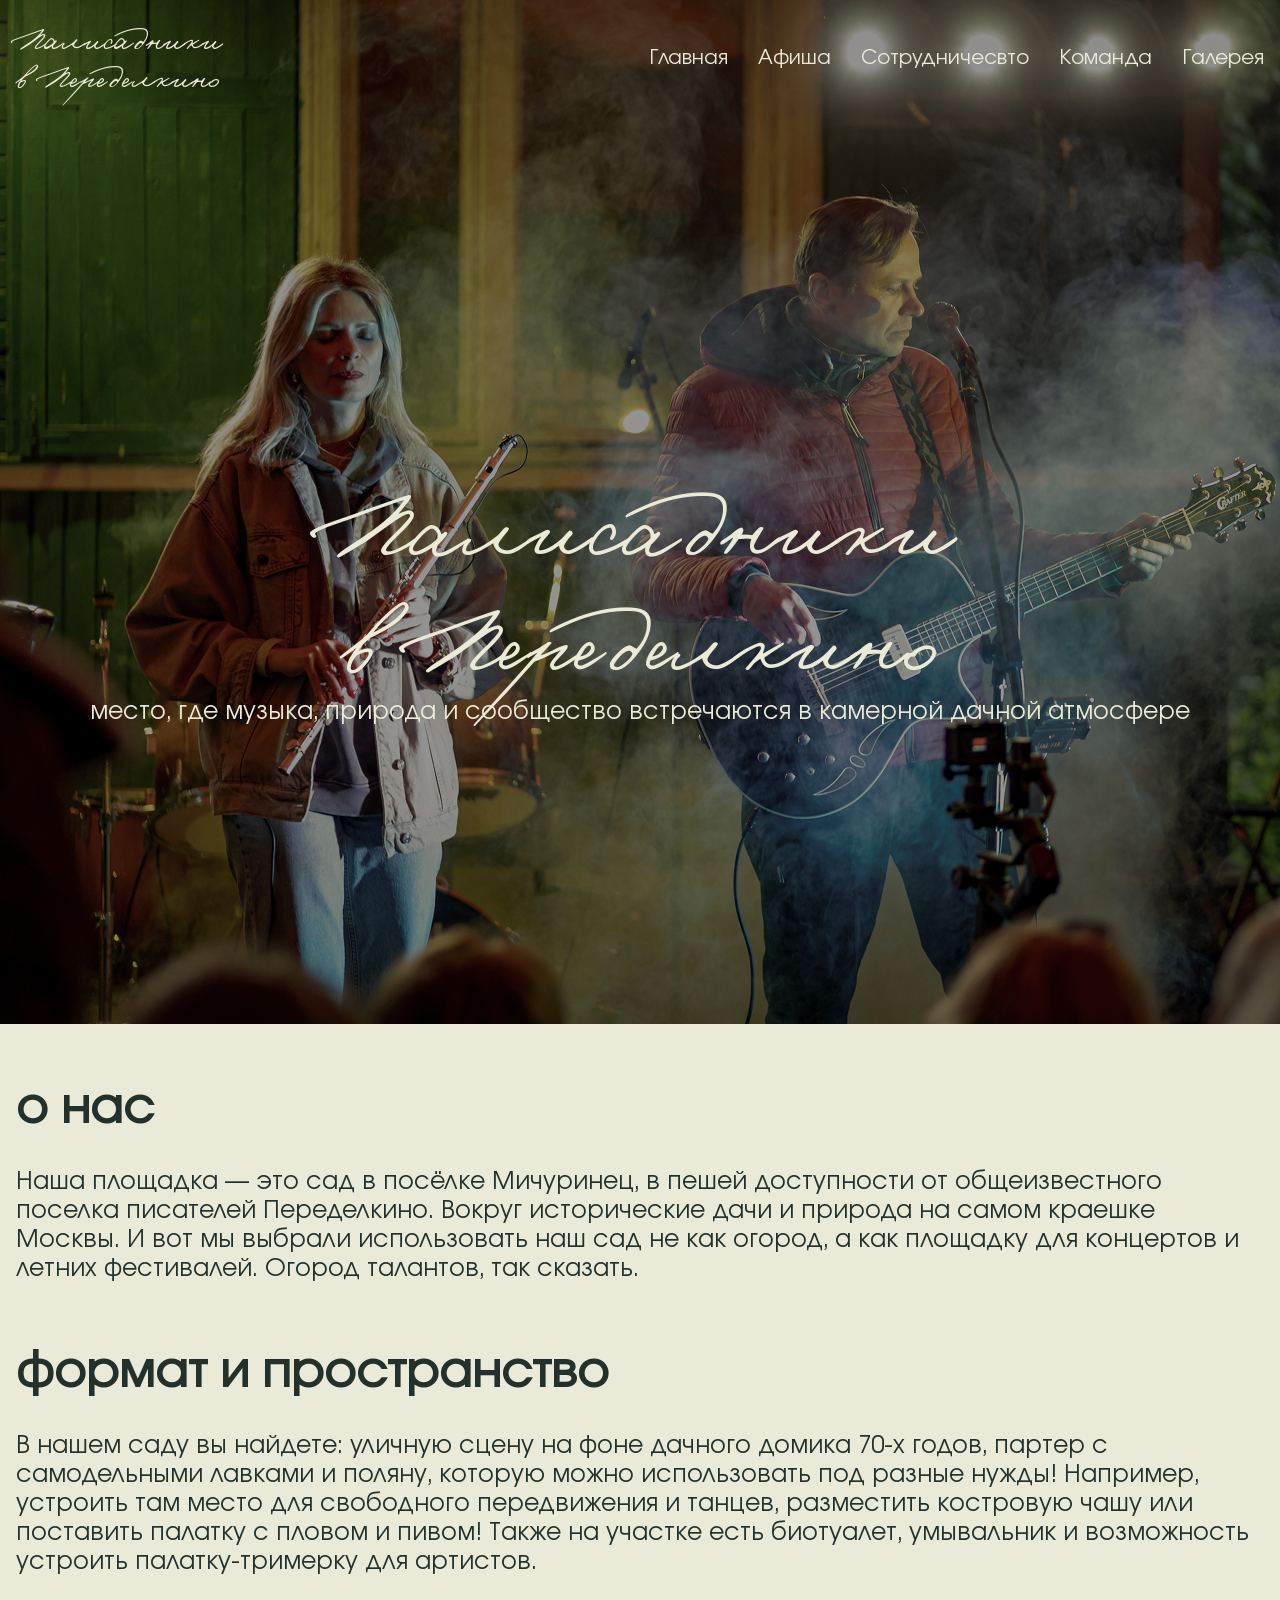
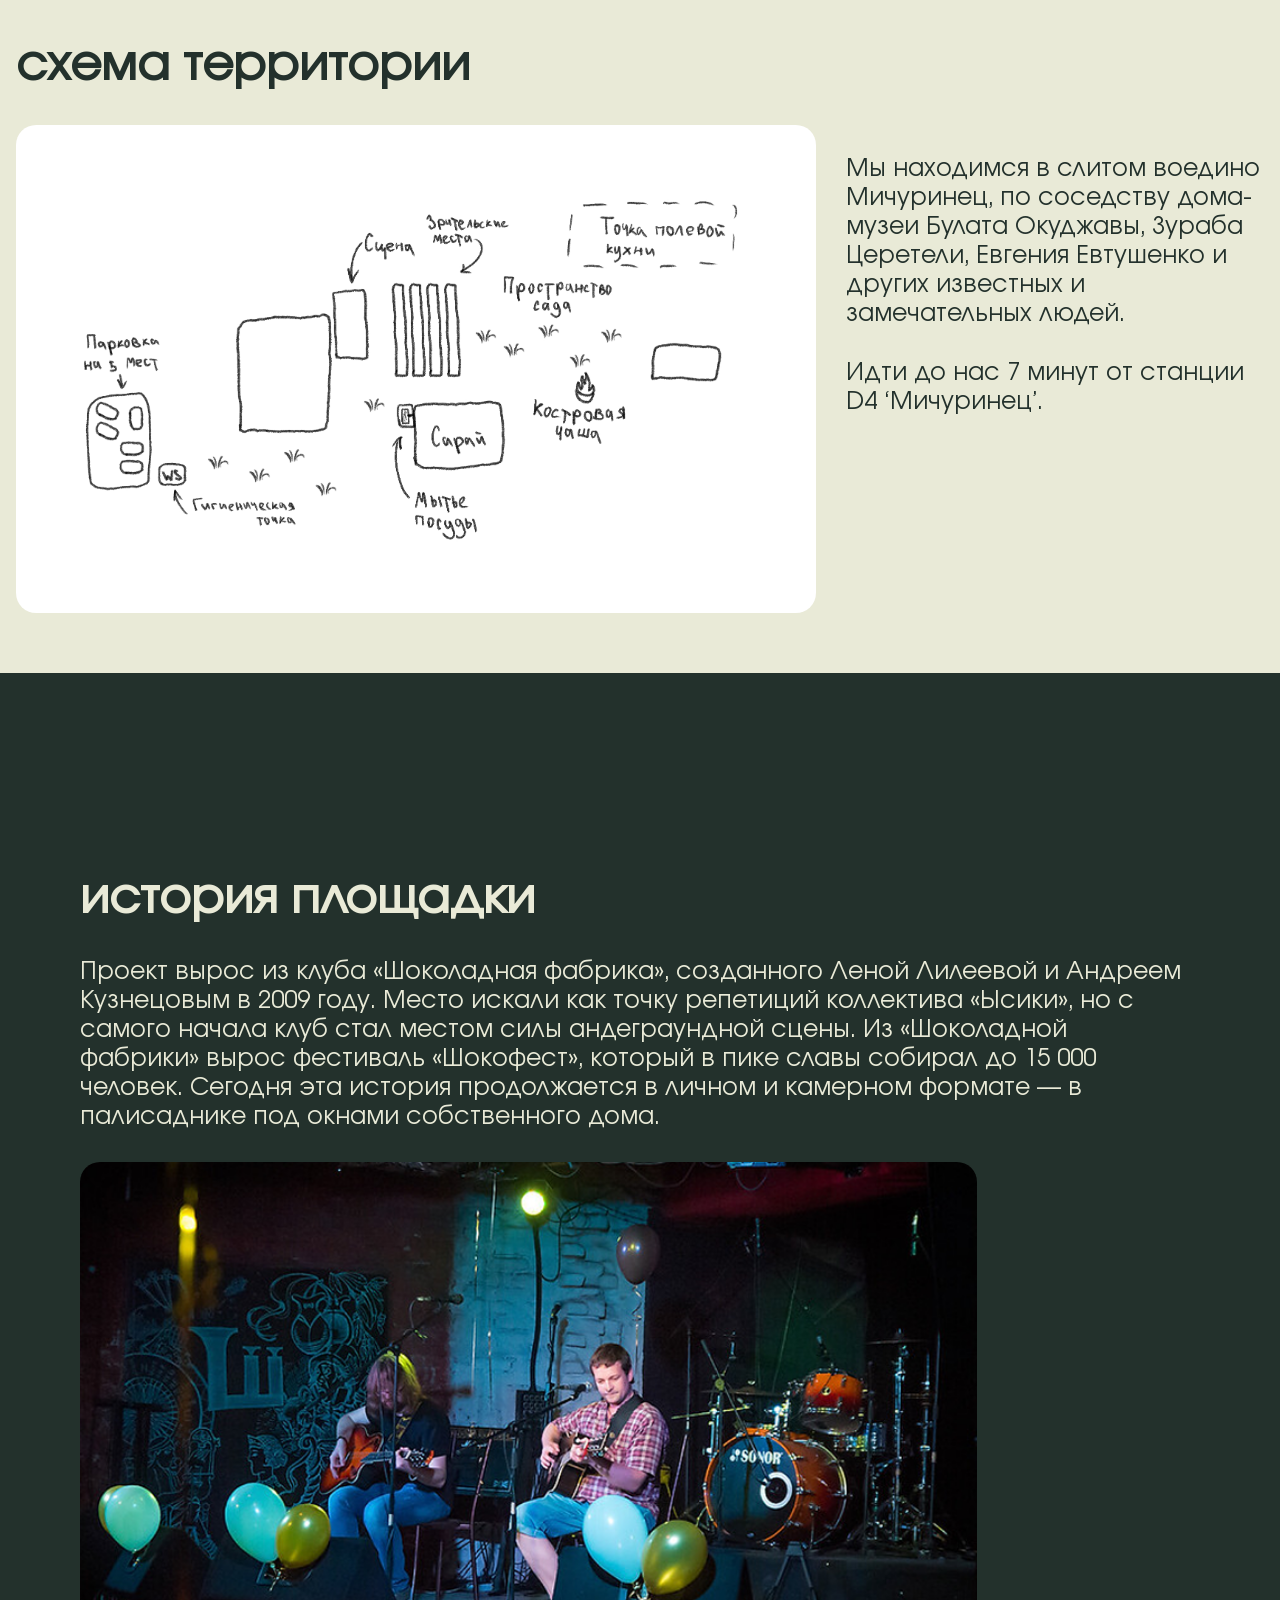
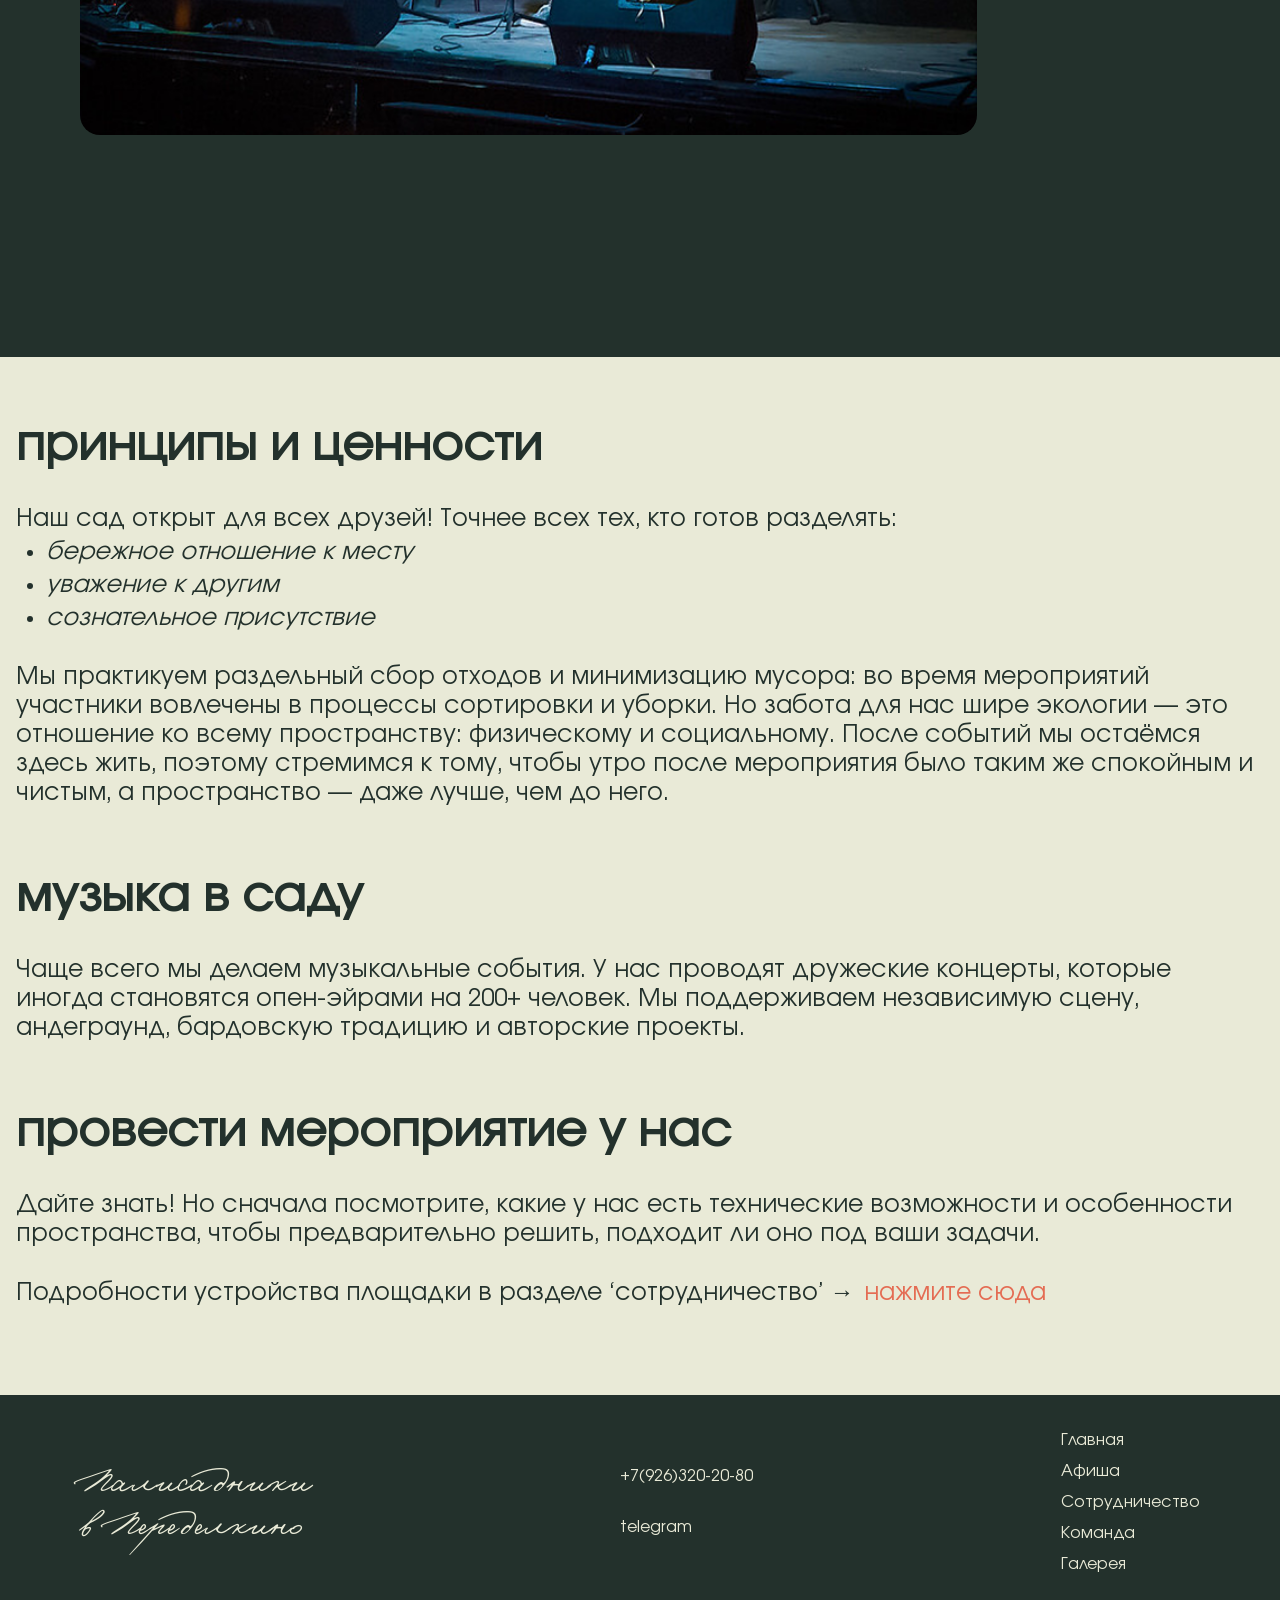
==== commit 5d88b240: "commit-3" ====
--- a/index.html
+++ b/index.html
@@ -109,9 +109,8 @@
     <footer class="footer">
         <a href="index.html" class="footer__logo">Палисадники<br> в Переделкино</a>
         <div class="footer__contacts">
-            <a href="http://example.com" class="contacts__website contacts">example.com</a>
-            <a href="tel:+89000000000" class="contacts__phone contacts">8 900 000 00 00</a>
-            <a href="https://t.me/ваш_telegram" class="contacts__telegram contacts">telegram</a>
+            <a href="tel:+79263202080" class="contacts__phone contacts">+7(926)320-20-80</a>
+            <a href="https://t.me/palisadniki_peredelkino/" class="contacts__telegram contacts">telegram</a>
         </div>
         <nav class="footer__nav" aria-label="Навигация в подвале">
             <ul class="footer__list">
--- a/style.css
+++ b/style.css
@@ -483,6 +483,10 @@
   padding-top: 10px;
 }
 
+.afisha__img {
+  width: 100%;
+}
+
 .afisha-note {
   padding-top: 30px;
   padding-bottom: 50px;
@@ -617,7 +621,7 @@
   justify-content: space-between;
   align-items: flex-start;
   gap: 30px;
-  flex-wrap: wrap;
+  flex-wrap: nowrap;
 }
 .cooperation__technical {
   padding-top: 60px;
@@ -632,7 +636,7 @@
   padding-top: 30px;
   width: 100%;
   align-self: center;
-  transition: opacity 1s ease-in-out; /* Длительность перехода */
+  border-radius: 20px;
 }
 
 .about__title {
@@ -728,6 +732,7 @@
   width: 620px;
   height: 826px;
   color: #23312C;
+  border-radius: 20px;
 }
 
 .technical__title {
@@ -1068,6 +1073,94 @@
   color: #E9EAD7;
 }
 
+.cooperation__img {
+  border-radius: 20px;
+}
+
+@media (max-width: 1024px) {
+  .center {
+    padding-left: 24px;
+    padding-right: 24px;
+  }
+  .header-main {
+    height: auto;
+    min-height: 760px;
+    background-size: cover;
+    background-position: center;
+  }
+  .header-main__menu {
+    padding-top: 18px;
+    padding-bottom: 18px;
+  }
+  .header-main__text {
+    margin-top: 200px;
+    font-size: clamp(62px, 9.2vw, 84px);
+    line-height: 1.05;
+  }
+  .header-main__subtext {
+    font-size: 34px;
+    line-height: 1.15;
+    max-width: 680px;
+    margin: 0 auto;
+  }
+  .logo-main__text {
+    font-size: 26px;
+    line-height: 31px;
+  }
+  .nav-main__list,
+  .nav__list {
+    gap: 20px;
+    flex-wrap: wrap;
+    justify-content: flex-end;
+  }
+  .nav-main__link,
+  .nav__link {
+    font-size: 18px;
+    line-height: 22px;
+  }
+  .scheme__containers,
+  .history__container,
+  .hosting__container,
+  .cooperation__rider,
+  .member-left,
+  .member-right {
+    flex-direction: column;
+    align-items: flex-start;
+  }
+  .scheme__img,
+  .history__img,
+  .rider__img,
+  .archive__img,
+  .member__img {
+    width: 100%;
+    max-width: 100%;
+    height: auto;
+  }
+  .history {
+    padding-left: 24px;
+    padding-right: 24px;
+  }
+  .history__title {
+    padding-top: 80px;
+  }
+  .history__container {
+    padding-bottom: 80px;
+  }
+  .footer,
+  .footer-main {
+    height: auto;
+    gap: 40px;
+    padding: 32px 24px;
+    align-items: flex-start;
+    flex-wrap: wrap;
+  }
+  .history__title {
+    padding-top: 64px;
+  }
+  .history__container {
+    padding-bottom: 64px;
+  }
+}
 @media (max-width: 767px) {
   .center {
     padding-left: 16px;
@@ -1133,13 +1226,11 @@
   }
   .nav-main__link,
   .nav__link {
-    font-size: 10px;
-    line-height: 14px;
-    white-space: nowrap;
+    font-size: 8px;
   }
   .logo-main__text,
   .logo__text {
-    font-size: 16px;
+    font-size: 12px;
     line-height: 19px;
   }
   .about-us {
@@ -1220,6 +1311,9 @@
     font-size: 18px;
     line-height: 24px;
   }
+  .cooperation__rider {
+    flex-wrap: wrap;
+  }
   .archive__list {
     gap: 24px;
   }
@@ -1318,88 +1412,4 @@
     font-size: 16px;
     line-height: 22px;
   }
-}
-@media (max-width: 1024px) {
-  .center {
-    padding-left: 24px;
-    padding-right: 24px;
-  }
-  .header-main {
-    height: auto;
-    min-height: 760px;
-    background-size: cover;
-    background-position: center;
-  }
-  .header-main__menu {
-    padding-top: 18px;
-    padding-bottom: 18px;
-  }
-  .header-main__text {
-    margin-top: 200px;
-    font-size: clamp(62px, 9.2vw, 84px);
-    line-height: 1.05;
-  }
-  .header-main__subtext {
-    font-size: 34px;
-    line-height: 1.15;
-    max-width: 680px;
-    margin: 0 auto;
-  }
-  .logo-main__text {
-    font-size: 26px;
-    line-height: 31px;
-  }
-  .nav-main__list,
-  .nav__list {
-    gap: 20px;
-    flex-wrap: wrap;
-    justify-content: flex-end;
-  }
-  .nav-main__link,
-  .nav__link {
-    font-size: 18px;
-    line-height: 22px;
-  }
-  .scheme__containers,
-  .history__container,
-  .hosting__container,
-  .cooperation__rider,
-  .member-left,
-  .member-right {
-    flex-direction: column;
-    align-items: flex-start;
-  }
-  .scheme__img,
-  .history__img,
-  .rider__img,
-  .archive__img,
-  .member__img {
-    width: 100%;
-    max-width: 100%;
-    height: auto;
-  }
-  .history {
-    padding-left: 24px;
-    padding-right: 24px;
-  }
-  .history__title {
-    padding-top: 80px;
-  }
-  .history__container {
-    padding-bottom: 80px;
-  }
-  .footer,
-  .footer-main {
-    height: auto;
-    gap: 40px;
-    padding: 32px 24px;
-    align-items: flex-start;
-    flex-wrap: wrap;
-  }
-  .history__title {
-    padding-top: 64px;
-  }
-  .history__container {
-    padding-bottom: 64px;
-  }
 }/*# sourceMappingURL=style.css.map */
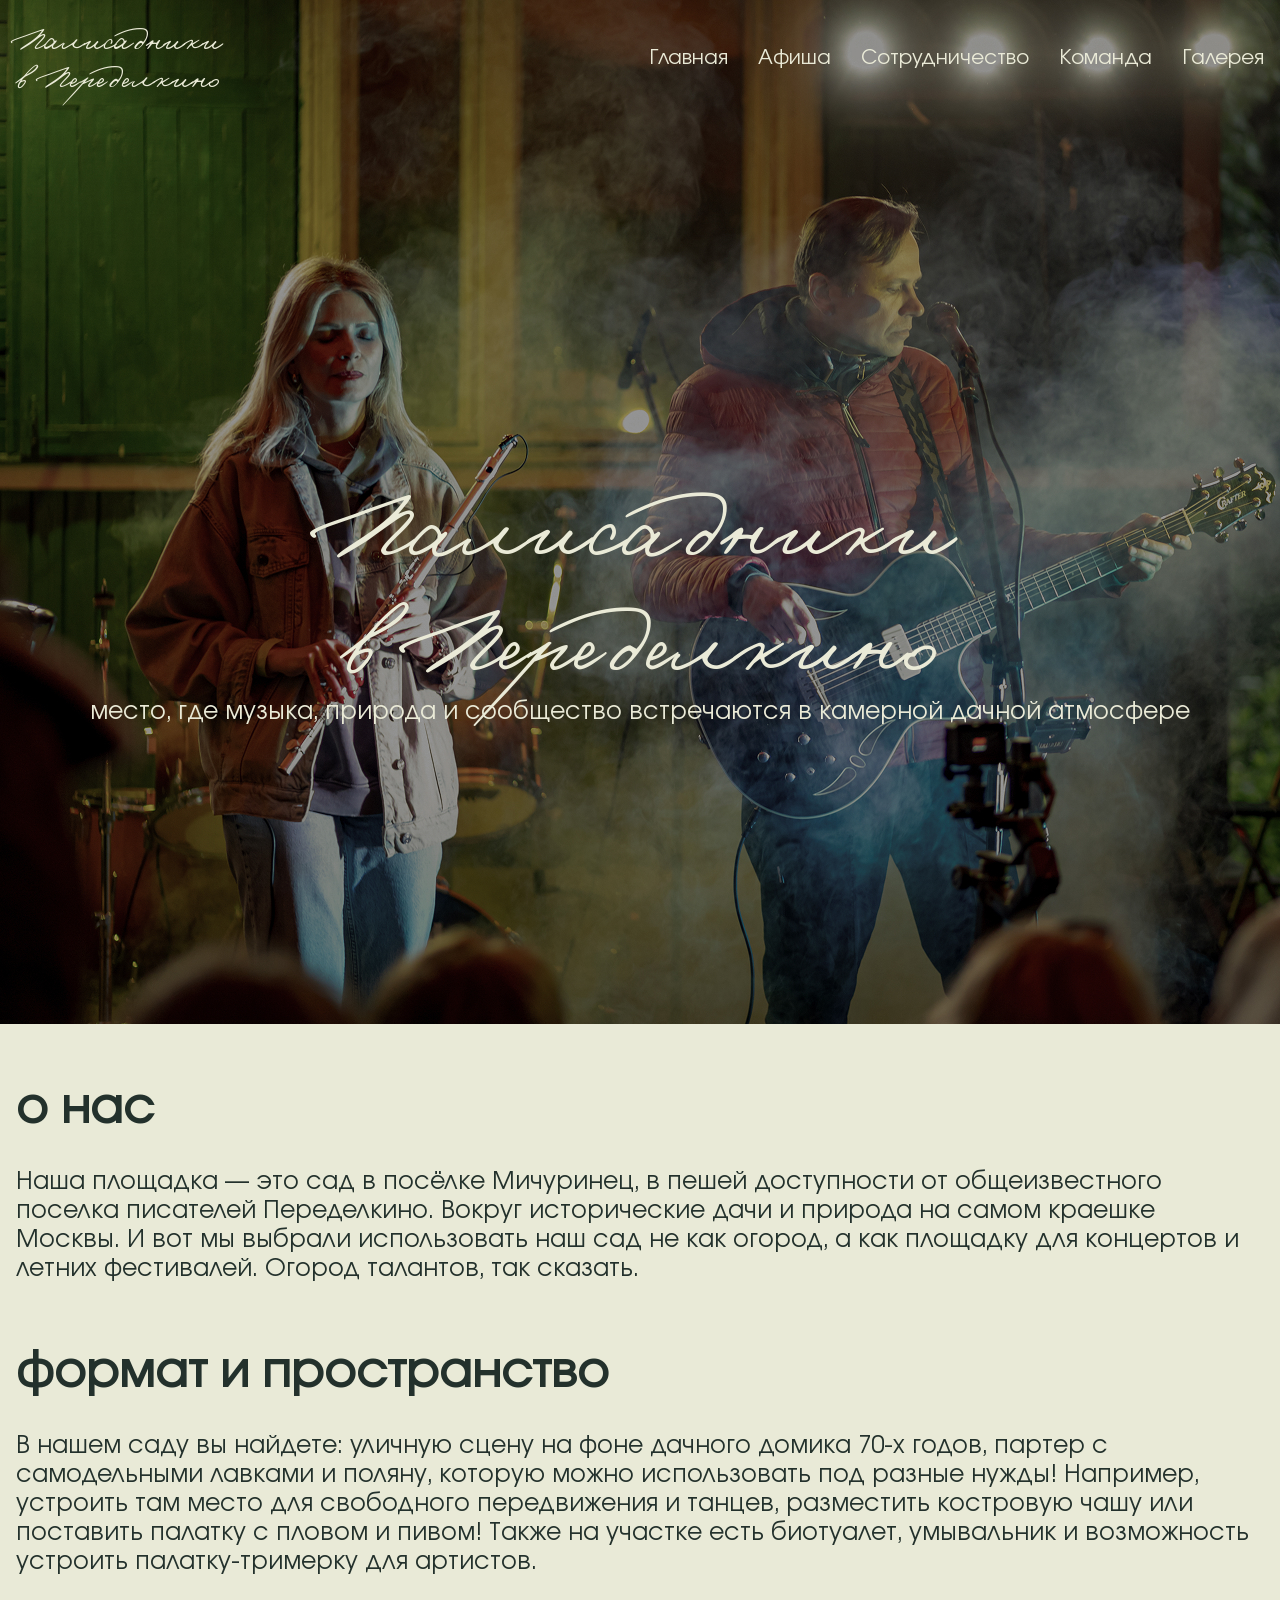
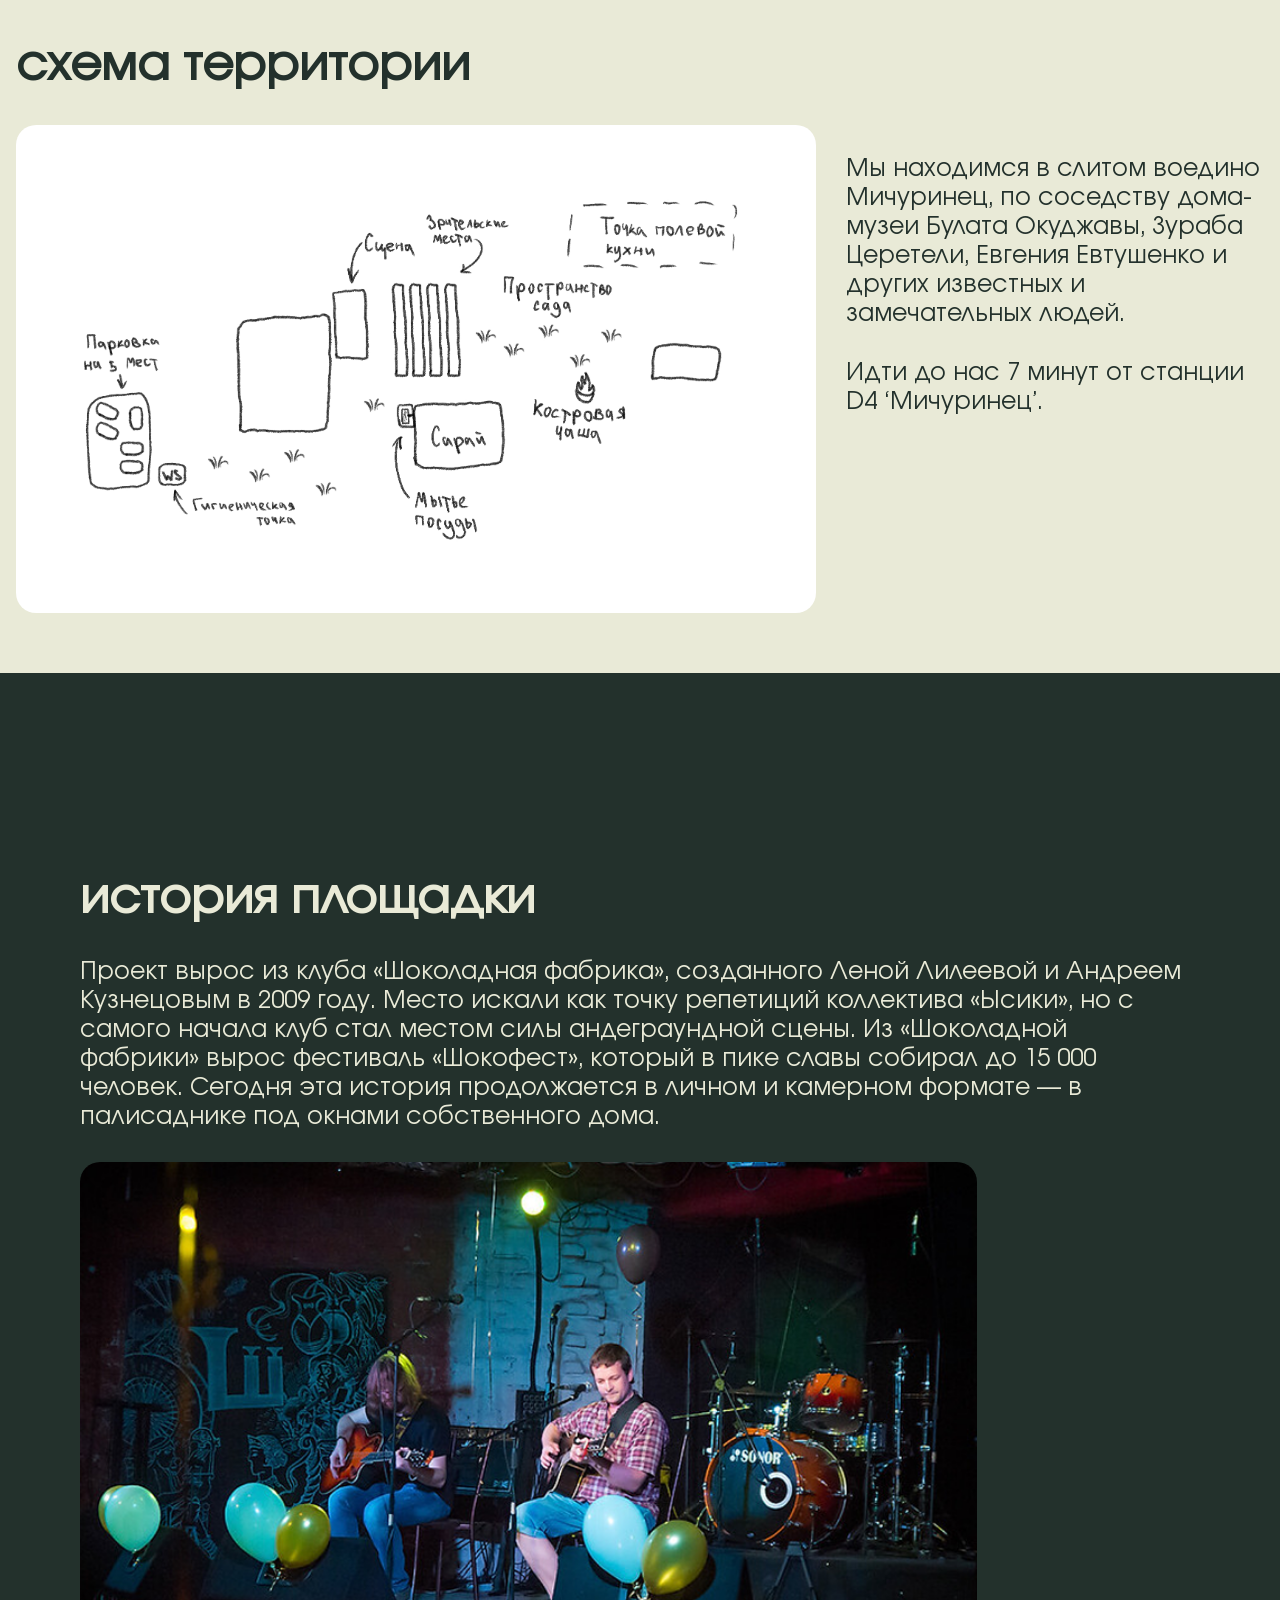
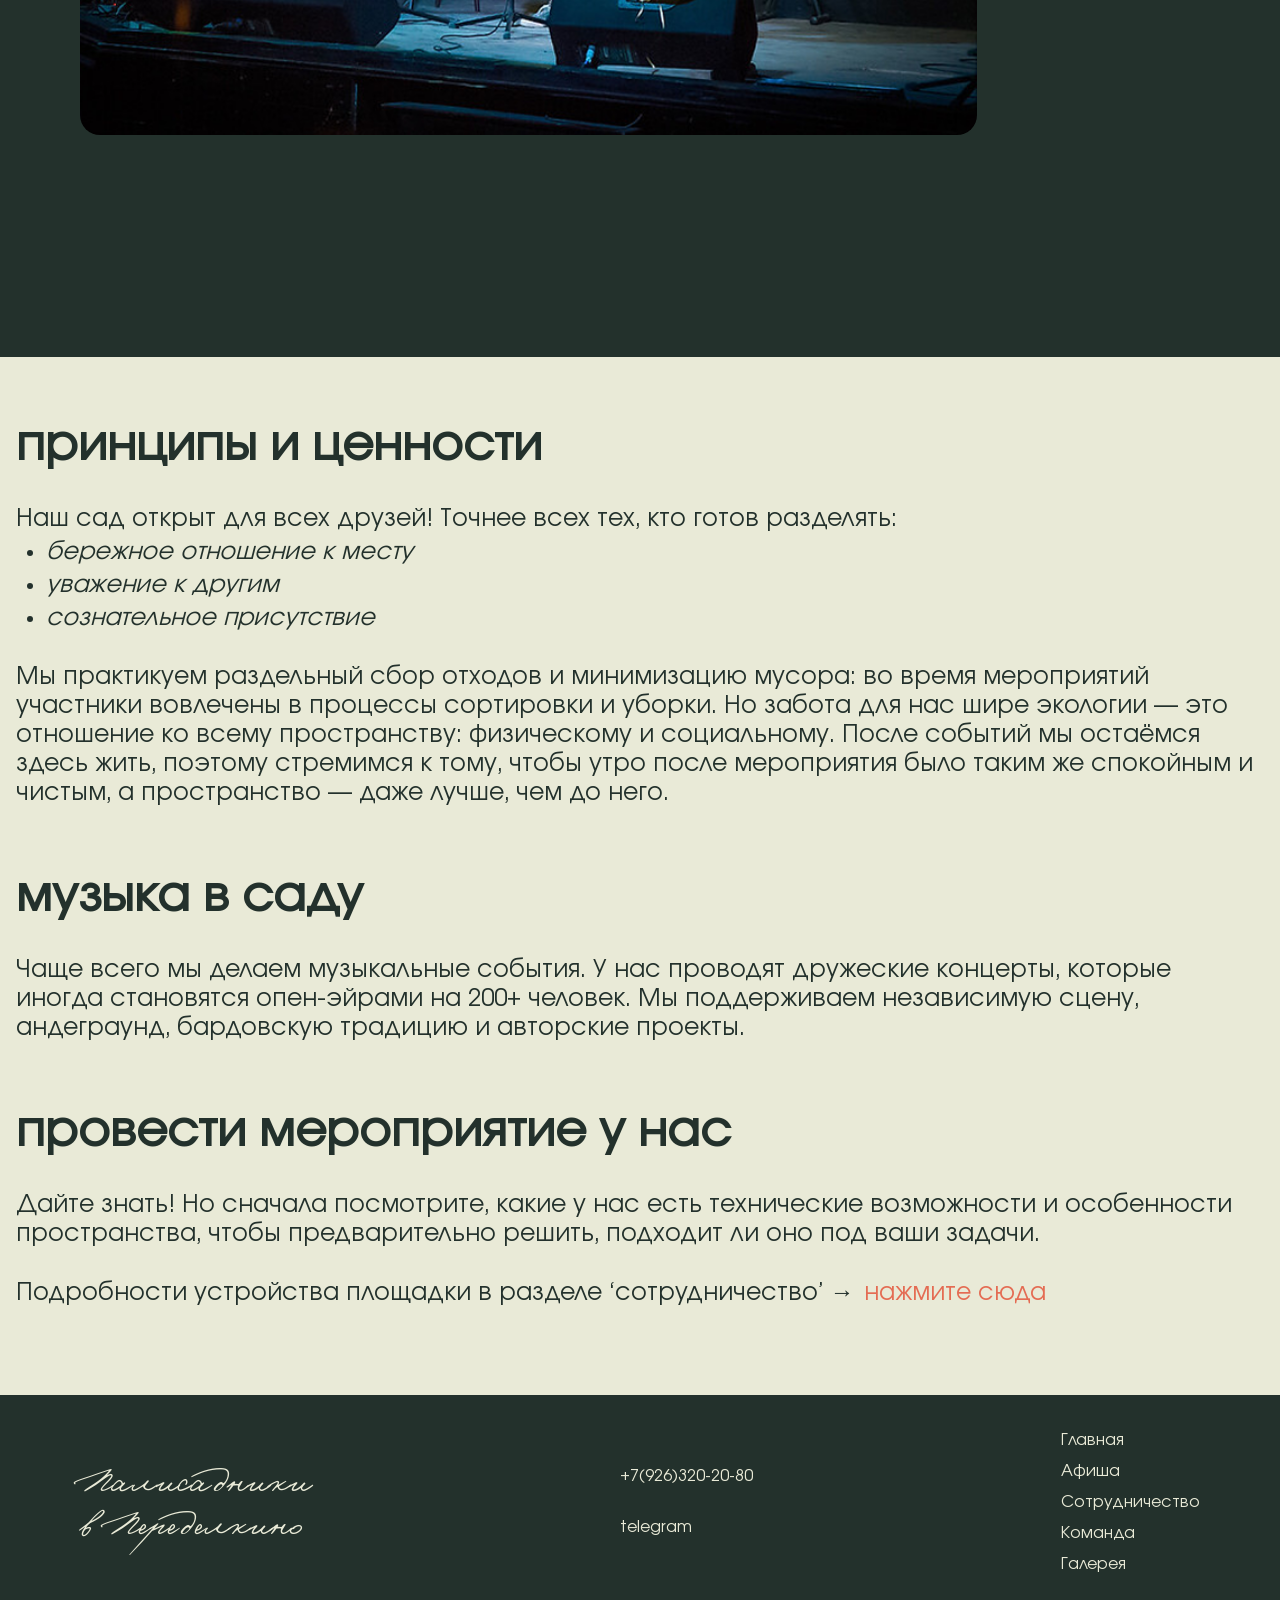
==== commit 3e357c91: "commit-5" ====
--- a/index.html
+++ b/index.html
@@ -17,7 +17,7 @@
                 <ul class="nav-main__list">
                     <a href="index.html" class="nav-main__link">Главная</a>
                     <a href="afisha.html" class="nav-main__link">Афиша</a>
-                    <a href="cooperation.html" class="nav-main__link">Сотрудничесвто</a>
+                    <a href="cooperation.html" class="nav-main__link">Сотрудничество</a>
                     <a href="team.html" class="nav-main__link">Команда</a>
                     <a href="gallery.html" class="nav-main__link">Галерея</a>
                 </ul>
